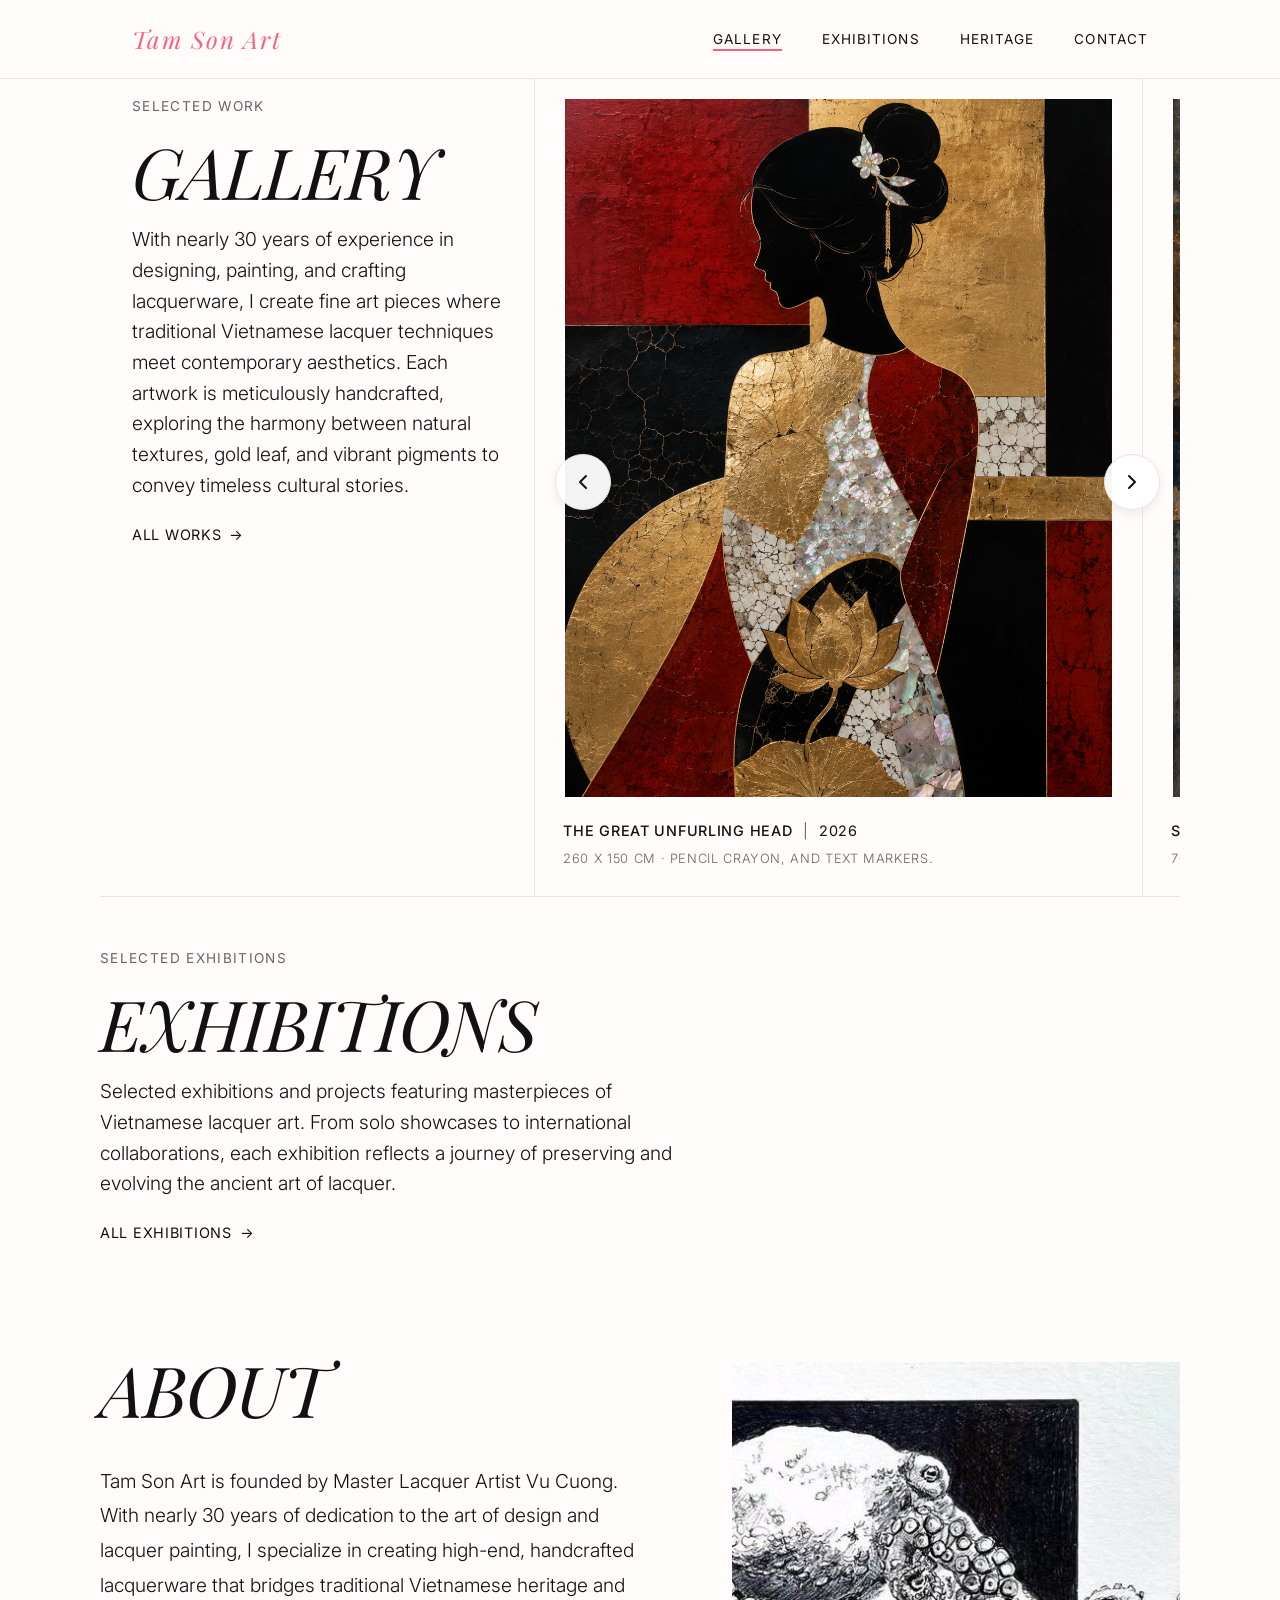
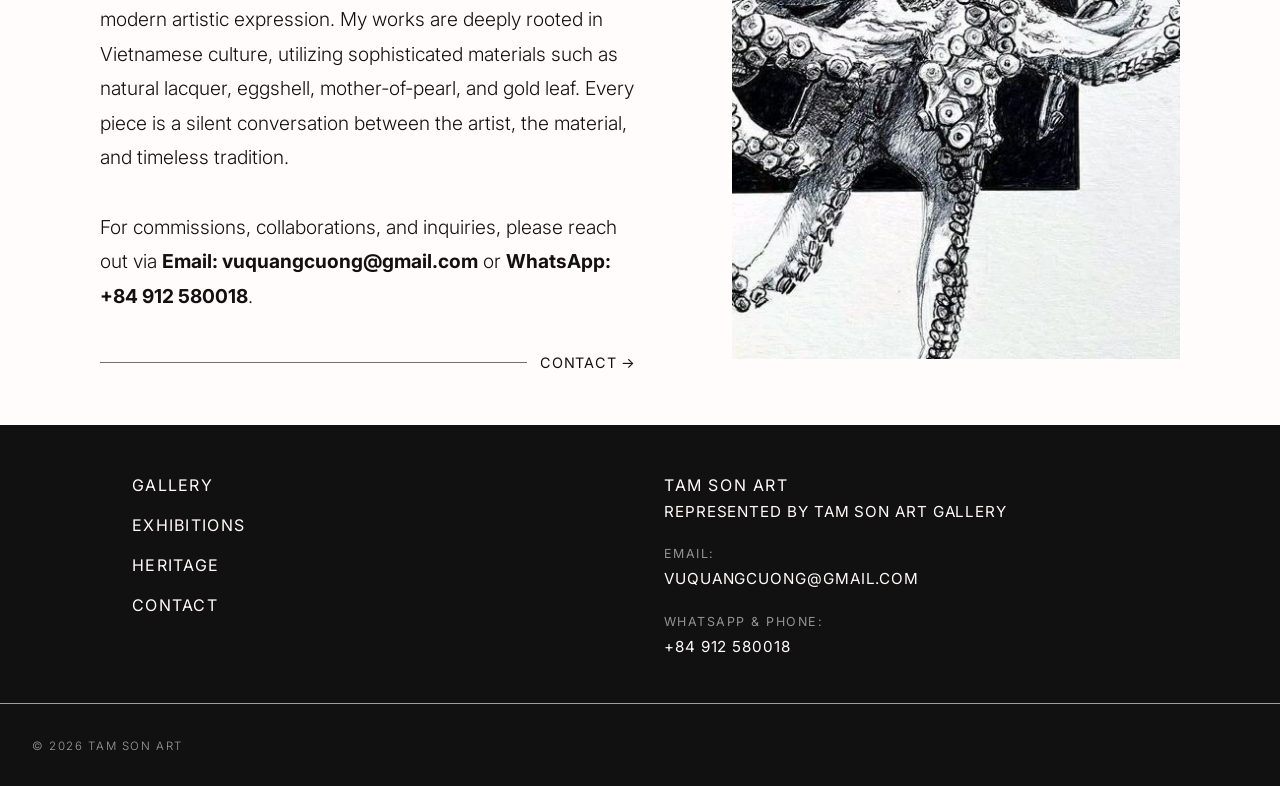
==== index.html @ 4e321ca9 "Update -09-Aug-26- 11-25" ====
<!DOCTYPE html>
<html lang="en">
<head>
    <meta charset="UTF-8">
    <meta name="viewport" content="width=device-width, initial-scale=1.0">
    <title>Tam Son Art - Gallery</title>
    <meta name="description" content="Tam Son Art - Khám phá bộ sưu tập sơn mài tinh xảo của Nghệ nhân Vũ Cường. Tranh sơn mài, nghệ thuật đương đại, tác phẩm thủ công cao cấp.">
    
    <link rel="preconnect" href="https://fonts.googleapis.com">
    <link rel="preconnect" href="https://fonts.gstatic.com" crossorigin>
    <link href="https://fonts.googleapis.com/css2?family=Inter:opsz,wght@14..32,300;14..32,400;14..32,500&family=Playfair+Display:ital,wght@0,400;0,500;1,400&display=swap" rel="stylesheet">
    
    <link rel="stylesheet" href="style.css">
</head>
<body>
    <!-- NAV BAR -->
    <nav class="navbar" id="navbar">
        <div class="nav-container">
            <a href="#" class="nav-brand">Tam Son Art</a>
            <ul class="nav-links">
                <li class="active"><a href="#gallery">Gallery</a></li>
                <li><a href="#exhibitions">Exhibitions</a></li>
                <li><a href="heritage.html">Heritage</a></li>
                <li><a href="contact.html">Contact</a></li>
            </ul>
            <button class="menu-toggle" id="menuToggle" aria-label="Open menu"><span>MENU</span></button>
        </div>
    </nav>

    <main>
        <div class="container">
            <div class="home-scroll-front">
                <div class="home-hero-spacer" aria-hidden="true"></div>
                <div class="home-overlap">
                    
                    <section id="gallery" class="works-intro">
                        <div class="works-intro__layout">
                            <header class="works-intro__intro">
                                <p class="works-intro__eyebrow">Selected work</p>
                                <h2 class="works-intro__title" id="works-intro-title">GALLERY</h2>
                                <p class="works-intro__lede">
                                    With nearly 30 years of experience in designing, painting, and crafting lacquerware, I create fine art pieces where traditional Vietnamese lacquer techniques meet contemporary aesthetics. Each artwork is meticulously handcrafted, exploring the harmony between natural textures, gold leaf, and vibrant pigments to convey timeless cultural stories.
                                </p>
                                <a class="works-intro__cta" href="#">
                                    <span class="works-intro__cta-label">All works</span>
                                    <span class="works-intro__cta-arrow" aria-hidden="true">→</span>
                                </a>
                            </header>
                            
                            <div class="gallery-wrapper">
                                <!-- Nút Mũi tên Trái -->
                                <button class="gallery-nav-btn prev" id="galleryPrev" aria-label="Previous artwork">
                                    <svg width="24" height="24" viewBox="0 0 24 24" fill="none" stroke="currentColor" stroke-width="2" stroke-linecap="round" stroke-linejoin="round">
                                        <polyline points="15 18 9 12 15 6"></polyline>
                                    </svg>
                                </button>
                                
                                <!-- Nút Mũi tên Phải -->
                                <button class="gallery-nav-btn next" id="galleryNext" aria-label="Next artwork">
                                    <svg width="24" height="24" viewBox="0 0 24 24" fill="none" stroke="currentColor" stroke-width="2" stroke-linecap="round" stroke-linejoin="round">
                                        <polyline points="9 18 15 12 9 6"></polyline>
                                    </svg>
                                </button>

                                <div class="works-intro__viewport" id="scrollViewport">
                                    <div class="works-intro__rail">
                                        
                                        <!-- Artwork 1: ts001 -->
                                        <article class="works-card">
                                            <a class="works-card__link works-card__link--grid-fill" href="detail.html?id=ts001">
                                                <div class="works-card__media">
                                                    <img class="works-card__img" src="images/tamson_art_01.png" alt="The Great Unfurling Head" loading="eager" decoding="async">
                                                </div>
                                                <div class="works-card__meta">
                                                    <div class="works-card__caption-wrap">
                                                        <p class="works-card__caption">
                                                            <span class="works-card__caption-title">The Great Unfurling Head</span>
                                                            <span class="works-card__caption-sep" aria-hidden="true">|</span>
                                                            <span class="works-card__caption-year">2026</span>
                                                        </p>
                                                    </div>
                                                    <p class="works-card__sub">260 X 150 CM · Pencil crayon, and text markers.</p>
                                                </div>
                                            </a>
                                        </article>
                                        
                                        <!-- Artwork 2: ts002 -->
                                        <article class="works-card">
                                            <a class="works-card__link works-card__link--grid-fill" href="detail.html?id=ts002">
                                                <div class="works-card__media">
                                                    <img class="works-card__img" src="images/tamson_art_02.png" alt="Summer 2026" loading="eager" decoding="async">
                                                </div>
                                                <div class="works-card__meta">
                                                    <div class="works-card__caption-wrap">
                                                        <p class="works-card__caption">
                                                            <span class="works-card__caption-title">Summer 2026</span>
                                                            <span class="works-card__caption-sep" aria-hidden="true">|</span>
                                                            <span class="works-card__caption-year">2026</span>
                                                        </p>
                                                    </div>
                                                    <p class="works-card__sub">70 X 90 CM · Pencil crayon and text markers</p>
                                                </div>
                                            </a>
                                        </article>

                                        <!-- Artwork 3: ts003 -->
                                        <article class="works-card">
                                            <a class="works-card__link works-card__link--grid-fill" href="detail.html?id=ts003">
                                                <div class="works-card__media">
                                                    <img class="works-card__img" src="images/tamson_art_03.png" alt="The Signal" loading="lazy" decoding="async">
                                                </div>
                                                <div class="works-card__meta">
                                                    <div class="works-card__caption-wrap">
                                                        <p class="works-card__caption">
                                                            <span class="works-card__caption-title">The Signal</span>
                                                            <span class="works-card__caption-sep" aria-hidden="true">|</span>
                                                            <span class="works-card__caption-year">2024</span>
                                                        </p>
                                                    </div>
                                                    <p class="works-card__sub">260 X 150 CM · Colour pencils on paper</p>
                                                </div>
                                            </a>
                                        </article>

                                        <!-- Artwork 4: ts004 -->
                                        <article class="works-card">
                                            <a class="works-card__link works-card__link--grid-fill" href="detail.html?id=ts004">
                                                <div class="works-card__media">
                                                    <img class="works-card__img" src="images/tamson_art_04.png" alt="The Joy tree" loading="lazy" decoding="async">
                                                </div>
                                                <div class="works-card__meta">
                                                    <div class="works-card__caption-wrap">
                                                        <p class="works-card__caption">
                                                            <span class="works-card__caption-title">The Joy tree</span>
                                                            <span class="works-card__caption-sep" aria-hidden="true">|</span>
                                                            <span class="works-card__caption-year">2025</span>
                                                        </p>
                                                    </div>
                                                    <p class="works-card__sub">150 x 100cm · Pencil crayon in paper</p>
                                                </div>
                                            </a>
                                        </article>

                                        <!-- Artwork 5: ts005 -->
                                        <article class="works-card">
                                            <a class="works-card__link works-card__link--grid-fill" href="detail.html?id=ts005">
                                                <div class="works-card__media">
                                                    <img class="works-card__img" src="images/tamson_art_05.png" alt="Fruiting bodies" loading="lazy" decoding="async">
                                                </div>
                                                <div class="works-card__meta">
                                                    <div class="works-card__caption-wrap">
                                                        <p class="works-card__caption">
                                                            <span class="works-card__caption-title">Fruiting bodies</span>
                                                            <span class="works-card__caption-sep" aria-hidden="true">|</span>
                                                            <span class="works-card__caption-year">2024</span>
                                                        </p>
                                                    </div>
                                                    <p class="works-card__sub">260 x 150 cm · Pencil crayon and text markers</p>
                                                </div>
                                            </a>
                                        </article>

                                        <!-- Artwork 6: ts006 -->
                                        <article class="works-card">
                                            <a class="works-card__link works-card__link--grid-fill" href="detail.html?id=ts006">
                                                <div class="works-card__media">
                                                    <img class="works-card__img" src="images/tamson_art_06.png" alt="The Spring of 2050" loading="lazy" decoding="async">
                                                </div>
                                                <div class="works-card__meta">
                                                    <div class="works-card__caption-wrap">
                                                        <p class="works-card__caption">
                                                            <span class="works-card__caption-title">The Spring of 2050</span>
                                                            <span class="works-card__caption-sep" aria-hidden="true">|</span>
                                                            <span class="works-card__caption-year">2026</span>
                                                        </p>
                                                    </div>
                                                    <p class="works-card__sub">150 X 100 CM · Pencil crayon on papper</p>
                                                </div>
                                            </a>
                                        </article>
                                        
                                        <!-- Artwork 7: ts007 -->
                                        <article class="works-card">
                                            <a class="works-card__link works-card__link--grid-fill" href="detail.html?id=ts007">
                                                <div class="works-card__media">
                                                    <img class="works-card__img" src="images/tamson_art_07.png" alt="Untitled Flora" loading="lazy" decoding="async">
                                                </div>
                                                <div class="works-card__meta">
                                                    <div class="works-card__caption-wrap">
                                                        <p class="works-card__caption">
                                                            <span class="works-card__caption-title">Untitled Flora</span>
                                                            <span class="works-card__caption-sep" aria-hidden="true">|</span>
                                                            <span class="works-card__caption-year">2025</span>
                                                        </p>
                                                    </div>
                                                    <p class="works-card__sub">90 X 70 CM · Watercolor and pencil</p>
                                                </div>
                                            </a>
                                        </article>

                                        <!-- Artwork 8: ts008 -->
                                        <article class="works-card">
                                            <a class="works-card__link works-card__link--grid-fill" href="detail.html?id=ts008">
                                                <div class="works-card__media">
                                                    <img class="works-card__img" src="images/tamson_art_08.png" alt="Bloom Cycle" loading="lazy" decoding="async">
                                                </div>
                                                <div class="works-card__meta">
                                                    <div class="works-card__caption-wrap">
                                                        <p class="works-card__caption">
                                                            <span class="works-card__caption-title">Bloom Cycle</span>
                                                            <span class="works-card__caption-sep" aria-hidden="true">|</span>
                                                            <span class="works-card__caption-year">2023</span>
                                                        </p>
                                                    </div>
                                                    <p class="works-card__sub">200 x 140 CM · Mixed media</p>
                                                </div>
                                            </a>
                                        </article>
                                    </div>
                                </div>
                            </div>
                        </div>
                    </section>

                    <section id="exhibitions" class="home-featured-exhibitions">
                        <header class="home-featured-exhibitions__header">
                            <div class="home-featured-exhibitions__title-wrap">
                                <p class="home-featured-exhibitions__eyebrow">Selected exhibitions</p>
                                <h2 class="home-featured-exhibitions__title is-revealed" id="home-featured-exhibitions-title">EXHIBITIONS</h2>
                                <p class="home-featured-exhibitions__lede">Selected exhibitions and projects featuring masterpieces of Vietnamese lacquer art. From solo showcases to international collaborations, each exhibition reflects a journey of preserving and evolving the ancient art of lacquer.</p>
                                <a class="home-featured-exhibitions__cta" href="#">
                                    <span class="home-featured-exhibitions__cta-label">All exhibitions</span>
                                    <span class="home-featured-exhibitions__cta-arrow" aria-hidden="true">→</span>
                                </a>
                            </div>
                        </header>
                    </section>

                    <section id="about" class="home-about-cta" data-scroll-motion>
                        <div class="home-about-cta__inner">
                            <div class="home-about-cta__copy">
                                <h2 class="home-about-cta__heading">ABOUT</h2>
                                <p class="home-about-cta__body">
                                    Tam Son Art is founded by Master Lacquer Artist Vu Cuong. With nearly 30 years of dedication to the art of design and lacquer painting, I specialize in creating high-end, handcrafted lacquerware that bridges traditional Vietnamese heritage and modern artistic expression. My works are deeply rooted in Vietnamese culture, utilizing sophisticated materials such as natural lacquer, eggshell, mother-of-pearl, and gold leaf. Every piece is a silent conversation between the artist, the material, and timeless tradition.
                                    <br><br>
                                    For commissions, collaborations, and inquiries, please reach out via <strong>Email: vuquangcuong@gmail.com</strong> or <strong>WhatsApp: +84 912 580018</strong>.
                                </p>
                                <div class="home-about-cta__link-wrap">
                                    <a class="home-about-cta__link" href="mailto:vuquangcuong@gmail.com">
                                        <span class="home-about-cta__rule" aria-hidden="true"></span>
                                        <span class="home-about-cta__link-cluster">
                                            <span class="home-about-cta__link-label">Contact</span>
                                            <span class="home-about-cta__arrow" aria-hidden="true">→</span>
                                        </span>
                                    </a>
                                </div>
                            </div>
                            <div class="home-about-cta__media">
                                <img class="home-about-cta__img" src="images/cuongvq.jpeg" alt="Portrait" width="720" height="900" loading="lazy" decoding="async">
                            </div>
                        </div>
                    </section>
                    
                </div>
            </div>
        </div>
    </main>

    <footer class="site-footer" id="site-footer">
        <div class="footer-info">
            <div class="footer-info-grid">
                <div class="footer-info-col">
                    <nav class="footer-nav" aria-label="Footer navigation">
                        <a href="#gallery" class="footer-nav-link">GALLERY</a>
                        <a href="#exhibitions" class="footer-nav-link">EXHIBITIONS</a>
                        <a href="heritage.html" class="footer-nav-link">HERITAGE</a>
                        <a href="contact.html" class="footer-nav-link">CONTACT</a>
                    </nav>
                </div>
                <div class="footer-info-col">
                    <div class="footer-info-lead">
                        <h3 class="footer-info-heading">TAM SON ART</h3>
                        <a href="#" target="_blank" rel="noopener noreferrer" class="footer-info-value footer-link">REPRESENTED BY TAM SON ART GALLERY</a>
                    </div>
                    <div class="footer-info-row"><span class="footer-info-label">EMAIL:</span><a href="mailto:vuquangcuong@gmail.com" class="footer-info-value">VUQUANGCUONG@GMAIL.COM</a></div>
                    <div class="footer-info-row"><span class="footer-info-label">WHATSAPP & PHONE:</span><a href="tel:+84912580018" class="footer-info-value">+84 912 580018</a></div>
                </div>
            </div>
        </div>
        <div class="footer-copyright"><span>© 2026 TAM SON ART</span></div>
    </footer>

    <script>
        document.addEventListener('DOMContentLoaded', () => {
            const viewport = document.getElementById('scrollViewport');
            const prevBtn = document.getElementById('galleryPrev');
            const nextBtn = document.getElementById('galleryNext');
            if (viewport && prevBtn && nextBtn) {
                const scrollGallery = (direction) => {
                    const card = viewport.querySelector('.works-card');
                    if (!card) return;
                    const cardWidth = card.offsetWidth + 1;
                    let newScroll = viewport.scrollLeft + (direction * cardWidth);
                    const maxScroll = viewport.scrollWidth - viewport.clientWidth;
                    newScroll = Math.max(0, Math.min(maxScroll, newScroll));
                    viewport.scrollTo({ left: newScroll, behavior: 'smooth' });
                };
                prevBtn.addEventListener('click', () => scrollGallery(-1));
                nextBtn.addEventListener('click', () => scrollGallery(1));
            }

            const footer = document.getElementById('site-footer');
            let footerRevealed = false;
            function checkFooterReveal() {
                if (footerRevealed) return;
                const rect = footer.getBoundingClientRect();
                if (rect.top < window.innerHeight) {
                    footerRevealed = true;
                    footer.classList.add('footer-motion-visible');
                }
            }
            window.addEventListener('scroll', checkFooterReveal, { passive: true });
            window.addEventListener('resize', checkFooterReveal, { passive: true });
            checkFooterReveal();
        });
    </script>
</body>
</html>
---- style.css ----
/* ============================================================
   STYLE TỐI ƯU CHO GALLERY DÙNG NÚT MŨI TÊN
   ============================================================ */

@import url('https://fonts.googleapis.com/css2?family=Inter:opsz,wght@14..32,300;14..32,400;14..32,500&family=Playfair+Display:ital,wght@0,400;0,500;1,400&display=swap');

:root {
    --bg-color: #fffcfb;
    --border-color: #eae3df;
    --text-main: #111111;
    --text-muted: #666666;
    --accent-pink: #ff5e7e;
    --font-serif: 'Playfair Display', serif;
    --font-sans: 'Inter', sans-serif;
    
    --nav-padding-x: 2rem;
    --navbar-stack-height: calc(env(safe-area-inset-top, 0px) + 3.875rem + 1px);
}

@media(max-width:480px) {
    :root { --nav-padding-x: 1.25rem; }
}

* { margin: 0; padding: 0; box-sizing: border-box; }
a { color: inherit; text-decoration: none; }

html { -webkit-tap-highlight-color: transparent; scrollbar-width: thin; scrollbar-color: var(--accent-pink) var(--bg-color); }
html::-webkit-scrollbar { width: 5px; height: 5px; }
html::-webkit-scrollbar-track { background: var(--bg-color); }
html::-webkit-scrollbar-thumb { background: var(--accent-pink); border-radius: 999px; }

body {
    width: 100%; min-height: 100vh;
    background-color: var(--bg-color);
    color: var(--text-main);
    font-family: var(--font-sans);
    font-weight: 300;
    line-height: 1.6;
    display: flex;
    flex-direction: column;
}
main { flex: 1; width: 100%; overflow-x: clip; }

/* --- Navbar & Container --- */
.container {
    max-width: calc(100% - 200px);
    margin: 0 auto;
    width: 100%;
    box-sizing: border-box;
}
@media(max-width: 1024px) {
    .container { max-width: 100%; }
}

.navbar {
    position: fixed; top: 0; left: 0; right: 0; z-index: 100;
    background-color: var(--bg-color);
    border-bottom: 1px solid var(--border-color);
    transition: transform .4s cubic-bezier(.22,1,.36,1);
}
.nav-container {
    display: flex; justify-content: space-between; align-items: center;
    padding: 1.25rem var(--nav-padding-x, 2rem);
    max-width: calc(100% - 200px);
    margin: 0 auto;
}
@media(max-width: 1024px) {
    .nav-container { max-width: 100%; }
}
.nav-brand {
    font-family: var(--font-serif); font-weight: 400; font-style: italic;
    font-size: 1.5rem; letter-spacing: .08em; text-decoration: none; color: var(--text-main);
    transition: color .3s ease;
    color: #ff5e7e;
}
.nav-brand:hover { color: var(--accent-pink); }

.nav-links { display: flex; list-style: none; gap: 2.5rem; align-items: center; }
.nav-links a {
    font-family: var(--font-sans); font-size: .85rem; font-weight: 400;
    letter-spacing: .08em; text-transform: uppercase; text-decoration: none;
    color: var(--text-main); position: relative; transition: opacity .3s ease;
}
.nav-links a:hover { color: var(--accent-pink); opacity: 0.6; }
.nav-links li.active a::after {
    content: ''; position: absolute; left: 0; bottom: -4px;
    width: 100%; height: 2px; background-color: var(--accent-pink);
}
.menu-toggle { display: none; background: none; border: none; cursor: pointer; font-family: var(--font-sans); font-size: .85rem; font-weight: 400; color: var(--text-main); padding: .5rem 0; transition: opacity .3s ease; }
.menu-toggle:hover { opacity: .6; }

.home-scroll-front { position: relative; z-index: 10; isolation: isolate; width: 100%; max-width: 100%; }
.home-hero-spacer { width: 100%; height: 68px; pointer-events: none; }
.home-overlap { position: relative; background: var(--bg-color); padding-bottom: 3px; margin-bottom: -3px; }

/* --- Works Intro --- */
.works-intro {
    position: relative; width: 100%; box-sizing: border-box;
    background: var(--bg-color); isolation: isolate;
    border-top: 1px solid var(--border-color); border-bottom: 1px solid var(--border-color);
}
.works-intro__layout {
    display: flex; flex-direction: column; align-items: stretch;
    width: 100%; box-sizing: border-box;
}
@media(min-width:1024px) { .works-intro__layout { flex-direction: row; align-items: stretch; } }

.works-intro__intro {
    display: flex; flex-direction: column; justify-content: flex-start; gap: clamp(1rem,2vh,1.5rem);
    flex: 0 0 auto; width: 100%; background: var(--bg-color); border-bottom: 1px solid var(--border-color);
    padding: clamp(1.5rem,3vh,2.5rem) clamp(1.25rem,2.5vw,2rem);
}
@media(min-width:1024px) { .works-intro__intro { flex: 0 0 clamp(17rem,34vw,29rem); width: auto; border-right: 1px solid var(--border-color); border-bottom: none; } }

.works-intro__eyebrow { font-family: var(--font-sans); font-size: 0.85rem; font-weight: 400; letter-spacing: .1em; text-transform: uppercase; color: var(--text-muted); margin: 0; }
.works-intro__title { font-family: var(--font-serif); font-size: clamp(2.5rem,5.5vw,5rem); font-weight: 400; font-style: italic; letter-spacing: -1px; line-height: 1; margin: 0; color: var(--text-main); text-transform: uppercase; }
.works-intro__lede { font-family: var(--font-sans); font-size: clamp(1rem,1.5vw,1.2rem); font-weight: 300; line-height: 1.6; color: var(--text-main); margin: 0; max-width: 450px; }
.works-intro__cta { display: inline-flex; align-items: center; gap: .5rem; font-family: var(--font-sans); font-size: 0.9rem; font-weight: 400; letter-spacing: .05em; text-transform: uppercase; color: var(--text-main); margin-top: .25rem; width: fit-content; transition: color .2s ease; }
.works-intro__cta:hover { color: var(--accent-pink); }

/* --- Gallery Wrapper --- */
.gallery-wrapper {
    position: relative; /* Làm mốc định vị cho nút mũi tên */
    flex: 1; min-width: 0;
}

/* Ẩn thanh cuộn ngang để giao diện sạch hơn */
.works-intro__viewport::-webkit-scrollbar { display: none; }
.works-intro__viewport {
    -ms-overflow-style: none; scrollbar-width: none;
    width: 100%; overflow-x: auto; overflow-y: hidden; scroll-behavior: smooth;
}

.works-intro__rail {
    display: flex; flex-wrap: nowrap; align-items: stretch; min-height: 0; width: max-content; height: 100%;
}
@media(max-width:1023px) {
    .works-intro__viewport { flex: 0 0 auto; flex-grow: 0; border-top: 1px solid var(--border-color); overflow-x: clip; overflow-y: visible; }
    .works-intro__rail { display: grid; grid-template-columns: repeat(2,minmax(0,1fr)); width: 100%; max-width: 100%; min-width: 0; height: auto; }
}
@media(max-width:479px) { .works-intro__rail { grid-template-columns: 1fr; } }

/* Card Styles */
.works-card {
    background: var(--bg-color); border-right: 1px solid var(--border-color);
    border-bottom: 1px solid var(--border-color); box-sizing: border-box; margin: 0;
    flex: 0 0 48vw; width: 48vw; max-width: 38rem;
    min-width: 0; height: auto; align-self: stretch;
}
@media(max-width:1023px) {
    .works-card { flex: 1 1 auto; width: 100%; max-width: 100%; border-right: 1px solid var(--border-color); }
}
@media(min-width:1024px) { .works-card { border-bottom: none; } }

.works-card__link {
    display: flex; flex-direction: column; width: 100%; height: 100%;
    min-height: 0; min-width: 0; color: inherit; text-decoration: none;
    background: var(--bg-color); transition: background-color .22s ease;
}
.works-card__link:hover { background-color: rgba(255, 94, 126, 0.05); }

/* === SỬA LẠI KÍCH THƯỚC ẢNH TẠI ĐÂY === */
.works-card__media {
    position: relative;
    /* Đặt tỷ lệ khung hình 3/2 để ảnh nhỏ hơn (rộng 3, cao 2) */
    aspect-ratio: 5 / 6;
    display: flex; flex-direction: column; align-items: stretch; justify-content: center;
    overflow: hidden; width: 100%;
    padding-top: clamp(1.875rem,3vw,1.5rem); padding-inline: clamp(1.875rem,3vw,1.5rem); padding-bottom: 0;
    background: var(--bg-color); box-sizing: border-box;
}
.works-card__img { width: 100%; max-width: 100%; height: 100%; object-fit: cover; object-position: center; display: block; transition: transform .8s ease; }
.works-card__link:hover .works-card__img { transform: scale(1.02); }
.works-card__meta { padding: 1.5rem 1.75rem 1.75rem; font-family: var(--font-sans); text-align: left; background: var(--bg-color); min-width: 0; }
.works-card__caption { font-size: 0.9rem; font-weight: 400; letter-spacing: .05em; text-transform: uppercase; line-height: 1.4; margin: 0; white-space: nowrap; }
.works-card__caption-title { font-weight: 500; color: var(--text-main); }
.works-card__caption-sep { padding-inline: .35rem; color: var(--text-muted); }
.works-card__sub { font-size: 0.8rem; font-weight: 300; letter-spacing: .05em; text-transform: uppercase; line-height: 1.3; margin: .6rem 0 0; color: var(--text-muted); }

/* --- Nút Mũi Tên Cố Định Tại Vị Trí Gallery Wrapper --- */
.gallery-nav-btn {
    position: absolute; 
    top: 50%; transform: translateY(-50%);
    width: 48px; height: 48px; background: rgba(255, 255, 255, 0.95);
    border: 1px solid var(--border-color); border-radius: 50%;
    cursor: pointer; z-index: 20;
    display: flex; align-items: center; justify-content: center;
    color: var(--text-main); box-shadow: 0 4px 12px rgba(0,0,0,0.08);
    transition: transform 0.2s ease, background 0.3s ease;
}
.gallery-nav-btn:hover { background: #fff; transform: translateY(-50%) scale(1.05); color: var(--accent-pink); }
.gallery-nav-btn.prev { left: 20px; }
.gallery-nav-btn.next { right: 20px; }

@media(min-width:1024px) { .gallery-nav-btn { width: 56px; height: 56px; } }
@media(max-width:1023px) { .gallery-nav-btn { display: none !important; } }

/* --- Other Sections --- */
.home-featured-exhibitions { width: 100%; max-width: 100%; box-sizing: border-box; background: var(--bg-color); padding-bottom: 1px; position: relative; z-index: 1; }
.home-featured-exhibitions__header { padding: clamp(2.5rem, 4vw, 4rem) 0 clamp(2.5rem, 4vw, 4rem); box-sizing: border-box; }
.home-featured-exhibitions__title-wrap { width: 100%; max-width: 100%; min-width: 0; display: flex; flex-direction: column; gap: clamp(1rem,2vh,1.5rem); }
.home-featured-exhibitions__eyebrow { font-family: var(--font-sans); font-size: 0.85rem; font-weight: 400; letter-spacing: .1em; text-transform: uppercase; color: var(--text-muted); margin: 0; }
.home-featured-exhibitions__title { font-family: var(--font-serif); font-size: clamp(2.5rem,5.5vw,5rem); font-weight: 400; font-style: italic; letter-spacing: -1px; line-height: 1; margin: 0; color: var(--text-main); text-transform: uppercase; max-width: 100%; white-space: nowrap; opacity: 0; transform: translateY(100%); transition: transform .9s cubic-bezier(.22,1,.36,1), opacity .6s ease; }
.home-featured-exhibitions__title.is-revealed { opacity: 1; transform: translateY(0); }
.home-featured-exhibitions__lede { font-family: var(--font-sans); font-size: clamp(1rem,1.5vw,1.2rem); font-weight: 300; line-height: 1.6; color: var(--text-main); margin: 0; max-width: 36rem; }
.home-featured-exhibitions__cta { display: inline-flex; align-items: center; gap: .5rem; font-family: var(--font-sans); font-size: 0.9rem; font-weight: 400; letter-spacing: .05em; text-transform: uppercase; color: var(--text-main); margin-top: .25rem; width: fit-content; transition: color .2s ease; }
.home-featured-exhibitions__cta:hover { color: var(--accent-pink); }

.home-about-cta { width: 100%; box-sizing: border-box; background-color: var(--bg-color); padding-block: clamp(2.5rem, 4vw, 4rem); padding-inline: 0; }
.home-about-cta__inner { width: 100%; max-width: 100%; margin-inline: 0; box-sizing: border-box; display: grid; grid-template-columns: minmax(0,1fr); gap: clamp(2rem,4vw,3.5rem); align-items: end; }
@media(min-width:768px) { .home-about-cta__inner { grid-template-columns: minmax(0,1fr) minmax(0,.92fr); align-items: center; } }
.home-about-cta__copy { display: flex; flex-direction: column; gap: clamp(1.35rem,2.5vw,2rem); min-width: 0; }
.home-about-cta__heading { font-family: var(--font-serif); font-size: clamp(2.5rem,5.5vw,5rem); font-weight: 400; font-style: italic; letter-spacing: -1px; line-height: 1.2; margin: 0; color: var(--text-main); max-width: 38rem; }
.home-about-cta__body { font-family: var(--font-sans); font-size: clamp(1rem,1.5vw,1.2rem); font-weight: 300; line-height: 1.8; color: var(--text-main); margin: 0; max-width: 38rem; }
.home-about-cta__link-wrap { width: 100%; max-width: 38rem; padding-top: .35rem; }
.home-about-cta__link { display: flex; align-items: center; gap: clamp(.55rem,2vw,.85rem); width: 100%; font-family: var(--font-sans); font-size: 0.9rem; font-weight: 400; letter-spacing: .05em; text-transform: uppercase; color: var(--text-main); }
.home-about-cta__link:hover { color: var(--accent-pink); }
.home-about-cta__rule { flex: 1 1 auto; min-width: 1.5rem; height: 1px; background: currentColor; opacity: .6; }
.home-about-cta__link:hover .home-about-cta__rule { opacity: 1; }
.home-about-cta__media { display: flex; justify-content: center; width: 100%; }
@media(min-width:768px) { .home-about-cta__media { justify-content: flex-end; } }
.home-about-cta__img { display: block; width: 100%; max-width: min(100%,28rem); height: auto; aspect-ratio: 3 / 4; object-fit: cover; background: var(--border-color); }

/* --- Footer --- */
.site-footer { position: relative; z-index: 12; background-color: var(--text-main); color: var(--bg-color); width: 100%; overflow: hidden; }
.footer-info { padding: 3rem var(--nav-padding-x, 2rem) 2.75rem; max-width: calc(100% - 200px); margin: 0 auto; }
@media(max-width: 1024px) { .footer-info { max-width: 100%; } }
.footer-info-grid { display: grid; grid-template-columns: 1fr 1fr; gap: 3rem; }
.footer-info-col { display: flex; flex-direction: column; gap: 1.25rem; }
.footer-nav { display: flex; flex-direction: column; gap: .9rem; }
.footer-nav-link { font-family: var(--font-sans); font-size: 1rem; font-weight: 400; letter-spacing: .08em; text-transform: uppercase; text-decoration: none; color: var(--bg-color); display: inline-block; position: relative; width: fit-content; transition: opacity .3s ease; }
.footer-nav-link:hover { opacity: .6; }
.footer-info-heading { font-family: var(--font-sans); font-size: 1rem; font-weight: 400; letter-spacing: .1em; text-transform: uppercase; color: var(--bg-color); margin: 0; }
.footer-info-row { display: flex; flex-direction: column; gap: .2rem; }
.footer-info-label { font-family: var(--font-sans); font-size: .78rem; font-weight: 400; letter-spacing: .12em; text-transform: uppercase; color: var(--bg-color); opacity: .55; }
.footer-info-value { font-family: var(--font-sans); font-size: .95rem; font-weight: 400; letter-spacing: .06em; text-transform: uppercase; color: var(--bg-color); text-decoration: none; transition: opacity .3s ease; }
.footer-info-value:hover { opacity: .55; }
.footer-copyright { padding: 1.75rem var(--nav-padding-x, 2rem); border-top: .5px solid var(--bg-color); opacity: .6; }
.footer-copyright span { font-family: var(--font-sans); font-size: .72rem; font-weight: 300; letter-spacing: .14em; text-transform: uppercase; color: var(--bg-color); }

@media(max-width:768px) { .nav-links { display: none; } .menu-toggle { display: block; } .footer-info-grid { grid-template-columns: 1fr; gap: 2.5rem; } .home-about-cta { padding: var(--nav-padding-x, 2rem); } }
@media(max-width:480px) { .footer-info { padding: 2rem var(--nav-padding-x, 1.25rem) 1.75rem; } }
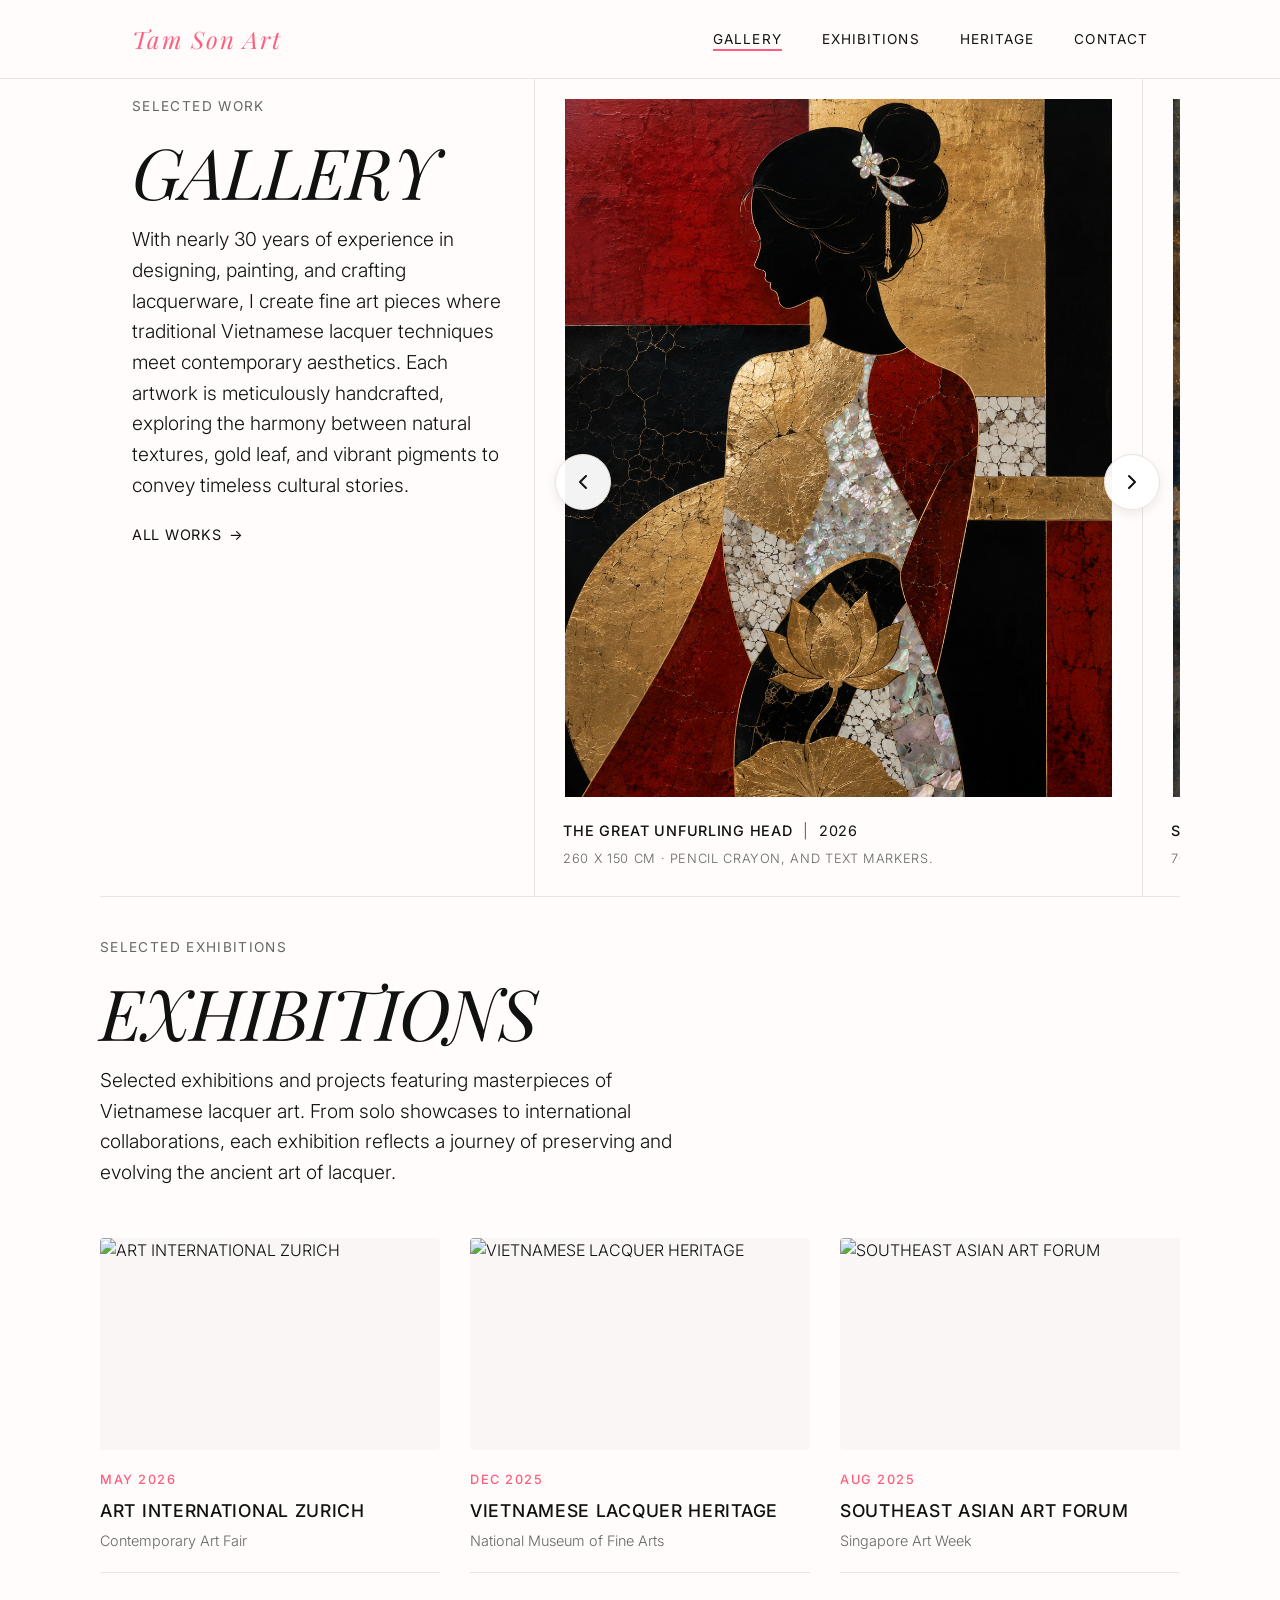
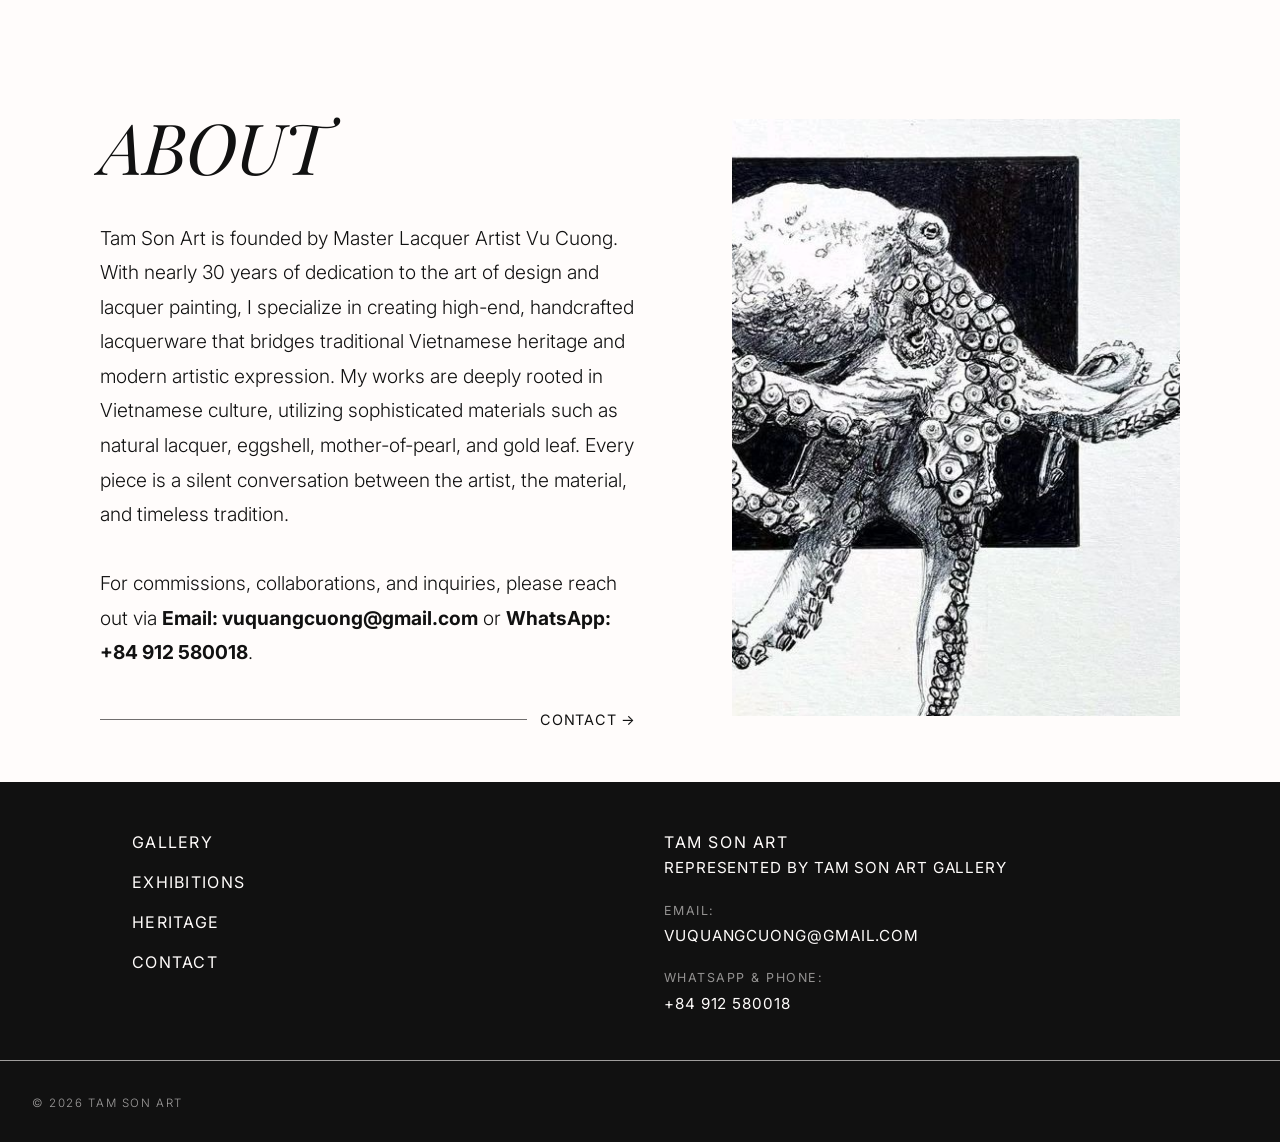
==== commit 83471d88: "Update -09-Aug-26- 11-33" ====
--- a/index.html
+++ b/index.html
@@ -33,6 +33,9 @@
                 <div class="home-hero-spacer" aria-hidden="true"></div>
                 <div class="home-overlap">
                     
+                    <!-- ============================================ -->
+                    <!-- GALLERY SECTION (Giữ nguyên)                 -->
+                    <!-- ============================================ -->
                     <section id="gallery" class="works-intro">
                         <div class="works-intro__layout">
                             <header class="works-intro__intro">
@@ -222,20 +225,27 @@
                         </div>
                     </section>
 
-                    <section id="exhibitions" class="home-featured-exhibitions">
-                        <header class="home-featured-exhibitions__header">
-                            <div class="home-featured-exhibitions__title-wrap">
-                                <p class="home-featured-exhibitions__eyebrow">Selected exhibitions</p>
-                                <h2 class="home-featured-exhibitions__title is-revealed" id="home-featured-exhibitions-title">EXHIBITIONS</h2>
-                                <p class="home-featured-exhibitions__lede">Selected exhibitions and projects featuring masterpieces of Vietnamese lacquer art. From solo showcases to international collaborations, each exhibition reflects a journey of preserving and evolving the ancient art of lacquer.</p>
-                                <a class="home-featured-exhibitions__cta" href="#">
-                                    <span class="home-featured-exhibitions__cta-label">All exhibitions</span>
-                                    <span class="home-featured-exhibitions__cta-arrow" aria-hidden="true">→</span>
-                                </a>
+                    <!-- ============================================ -->
+                    <!-- EXHIBITIONS SECTION (Layout Grid Đẹp Mới)    -->
+                    <!-- ============================================ -->
+                    <section id="exhibitions" class="exhibitions-section">
+                        <header class="exhibitions-section__header">
+                            <div class="exhibitions-section__title-wrap">
+                                <p class="exhibitions-section__eyebrow">Selected exhibitions</p>
+                                <h2 class="exhibitions-section__title is-revealed" id="exhibitions-section-title">EXHIBITIONS</h2>
+                                <p class="exhibitions-section__lede">Selected exhibitions and projects featuring masterpieces of Vietnamese lacquer art. From solo showcases to international collaborations, each exhibition reflects a journey of preserving and evolving the ancient art of lacquer.</p>
                             </div>
                         </header>
+                        
+                        <!-- Container Grid Layout -->
+                        <div class="exhibitions-grid-wrapper" id="exhibitionsContainer">
+                            <!-- Các thẻ Exhibition sẽ được JavaScript render vào đây -->
+                        </div>
                     </section>
 
+                    <!-- ============================================ -->
+                    <!-- ABOUT SECTION                               -->
+                    <!-- ============================================ -->
                     <section id="about" class="home-about-cta" data-scroll-motion>
                         <div class="home-about-cta__inner">
                             <div class="home-about-cta__copy">
@@ -290,8 +300,92 @@
         <div class="footer-copyright"><span>© 2026 TAM SON ART</span></div>
     </footer>
 
+    <!-- CSS Local dùng cho EXHIBITIONS Section -->
+    <style>
+        /* --- Layout cho phần EXHIBITIONS --- */
+        .exhibitions-section {
+            width: 100%; max-width: 100%; box-sizing: border-box;
+            background: var(--bg-color); padding-bottom: 80px; padding-top: 40px;
+            position: relative; z-index: 1;
+        }
+        .exhibitions-section__header {
+            padding: 0 0 50px 0; box-sizing: border-box;
+        }
+        .exhibitions-section__title-wrap {
+            width: 100%; max-width: 100%; min-width: 0;
+            display: flex; flex-direction: column; gap: clamp(1rem,2vh,1.5rem);
+        }
+        .exhibitions-section__eyebrow {
+            font-family: var(--font-sans); font-size: 0.85rem; font-weight: 400;
+            letter-spacing: .1em; text-transform: uppercase; color: var(--text-muted); margin: 0;
+        }
+        .exhibitions-section__title {
+            font-family: var(--font-serif); font-size: clamp(2.5rem,5.5vw,5rem);
+            font-weight: 400; font-style: italic; letter-spacing: -1px; line-height: 1;
+            margin: 0; color: var(--text-main); text-transform: uppercase; max-width: 100%; white-space: nowrap;
+        }
+        .exhibitions-section__lede {
+            font-family: var(--font-sans); font-size: clamp(1rem,1.5vw,1.2rem);
+            font-weight: 300; line-height: 1.6; color: var(--text-main); margin: 0; max-width: 600px;
+        }
+
+        /* --- Grid Layout cho các thẻ Exhibition --- */
+        .exhibitions-grid-wrapper {
+            display: grid;
+            grid-template-columns: repeat(1, 1fr);
+            gap: 30px;
+        }
+        @media (min-width: 768px) {
+            .exhibitions-grid-wrapper { grid-template-columns: repeat(2, 1fr); }
+        }
+        @media (min-width: 1024px) {
+            .exhibitions-grid-wrapper { grid-template-columns: repeat(3, 1fr); }
+        }
+
+        /* --- Card Exhibition --- */
+        .exhibition-card {
+            background: var(--bg-color);
+            border-bottom: 1px solid var(--border-color);
+            padding-bottom: 20px;
+            opacity: 0; transform: translateY(20px);
+            transition: opacity 0.6s ease, transform 0.6s cubic-bezier(0.22, 1, 0.36, 1);
+        }
+        .exhibition-card.is-revealed { opacity: 1; transform: translateY(0); }
+        
+        .exhibition-card a { text-decoration: none; color: inherit; display: block; }
+        .exhibition-card__media {
+            width: 100%; margin-bottom: 20px;
+            overflow: hidden; border-radius: 4px;
+            background: #f9f6f5;
+            aspect-ratio: 16 / 10;
+        }
+        .exhibition-card__media img {
+            width: 100%; height: 100%; object-fit: cover;
+            display: block; transition: transform 0.8s ease;
+        }
+        .exhibition-card a:hover .exhibition-card__media img { transform: scale(1.03); }
+        
+        .exhibition-card__meta { font-family: var(--font-sans); }
+        .exhibition-card__date {
+            display: block; font-size: 0.8rem; font-weight: 500;
+            letter-spacing: .12em; text-transform: uppercase; color: var(--accent-pink); margin-bottom: 6px;
+        }
+        .exhibition-card__caption {
+            font-size: 1.1rem; font-weight: 500; letter-spacing: .04em;
+            text-transform: uppercase; color: var(--text-main); margin-bottom: 4px;
+        }
+        .exhibition-card__source {
+            font-size: 0.9rem; font-weight: 300; color: var(--text-muted);
+        }
+
+        @media (max-width: 768px) {
+            .exhibitions-section { padding-bottom: 60px; padding-top: 20px; }
+        }
+    </style>
+
     <script>
         document.addEventListener('DOMContentLoaded', () => {
+            // --- 1. Gallery Scroll ---
             const viewport = document.getElementById('scrollViewport');
             const prevBtn = document.getElementById('galleryPrev');
             const nextBtn = document.getElementById('galleryNext');
@@ -309,6 +403,56 @@
                 nextBtn.addEventListener('click', () => scrollGallery(1));
             }
 
+            // --- 2. Render Exhibitions ---
+            const exhibitionsData = [
+                {
+                    date: 'May 2026',
+                    title: 'ART INTERNATIONAL ZURICH',
+                    source: 'Contemporary Art Fair',
+                    image: 'https://images.unsplash.com/photo-1545989253-02cc26577f88?q=80&w=800&auto=format&fit=crop'
+                },
+                {
+                    date: 'Dec 2025',
+                    title: 'VIETNAMESE LACQUER HERITAGE',
+                    source: 'National Museum of Fine Arts',
+                    image: 'https://images.unsplash.com/photo-1513364776144-60967b0f800f?q=80&w=800&auto=format&fit=crop'
+                },
+                {
+                    date: 'Aug 2025',
+                    title: 'SOUTHEAST ASIAN ART FORUM',
+                    source: 'Singapore Art Week',
+                    image: 'https://images.unsplash.com/photo-1536924940846-227afb31e2a5?q=80&w=800&auto=format&fit=crop'
+                }
+            ];
+
+            const container = document.getElementById('exhibitionsContainer');
+            container.innerHTML = exhibitionsData.map((ex, index) => `
+                <a href="#" class="exhibition-card" style="transition-delay: ${index * 0.1}s;">
+                    <div class="exhibition-card__media">
+                        <img src="${ex.image}" alt="${ex.title}" loading="lazy" decoding="async">
+                    </div>
+                    <div class="exhibition-card__meta">
+                        <span class="exhibition-card__date">${ex.date}</span>
+                        <p class="exhibition-card__caption">${ex.title}</p>
+                        <p class="exhibition-card__source">${ex.source}</p>
+                    </div>
+                </a>
+            `).join('');
+
+            // --- 3. Hiệu ứng Reveal cho Exhibition Cards khi scroll ---
+            const observer = new IntersectionObserver((entries) => {
+                entries.forEach(entry => {
+                    if (entry.isIntersecting) {
+                        entry.target.classList.add('is-revealed');
+                    }
+                });
+            }, { threshold: 0.1 });
+
+            document.querySelectorAll('.exhibition-card').forEach(el => {
+                observer.observe(el);
+            });
+
+            // --- 4. Footer ---
             const footer = document.getElementById('site-footer');
             let footerRevealed = false;
             function checkFooterReveal() {
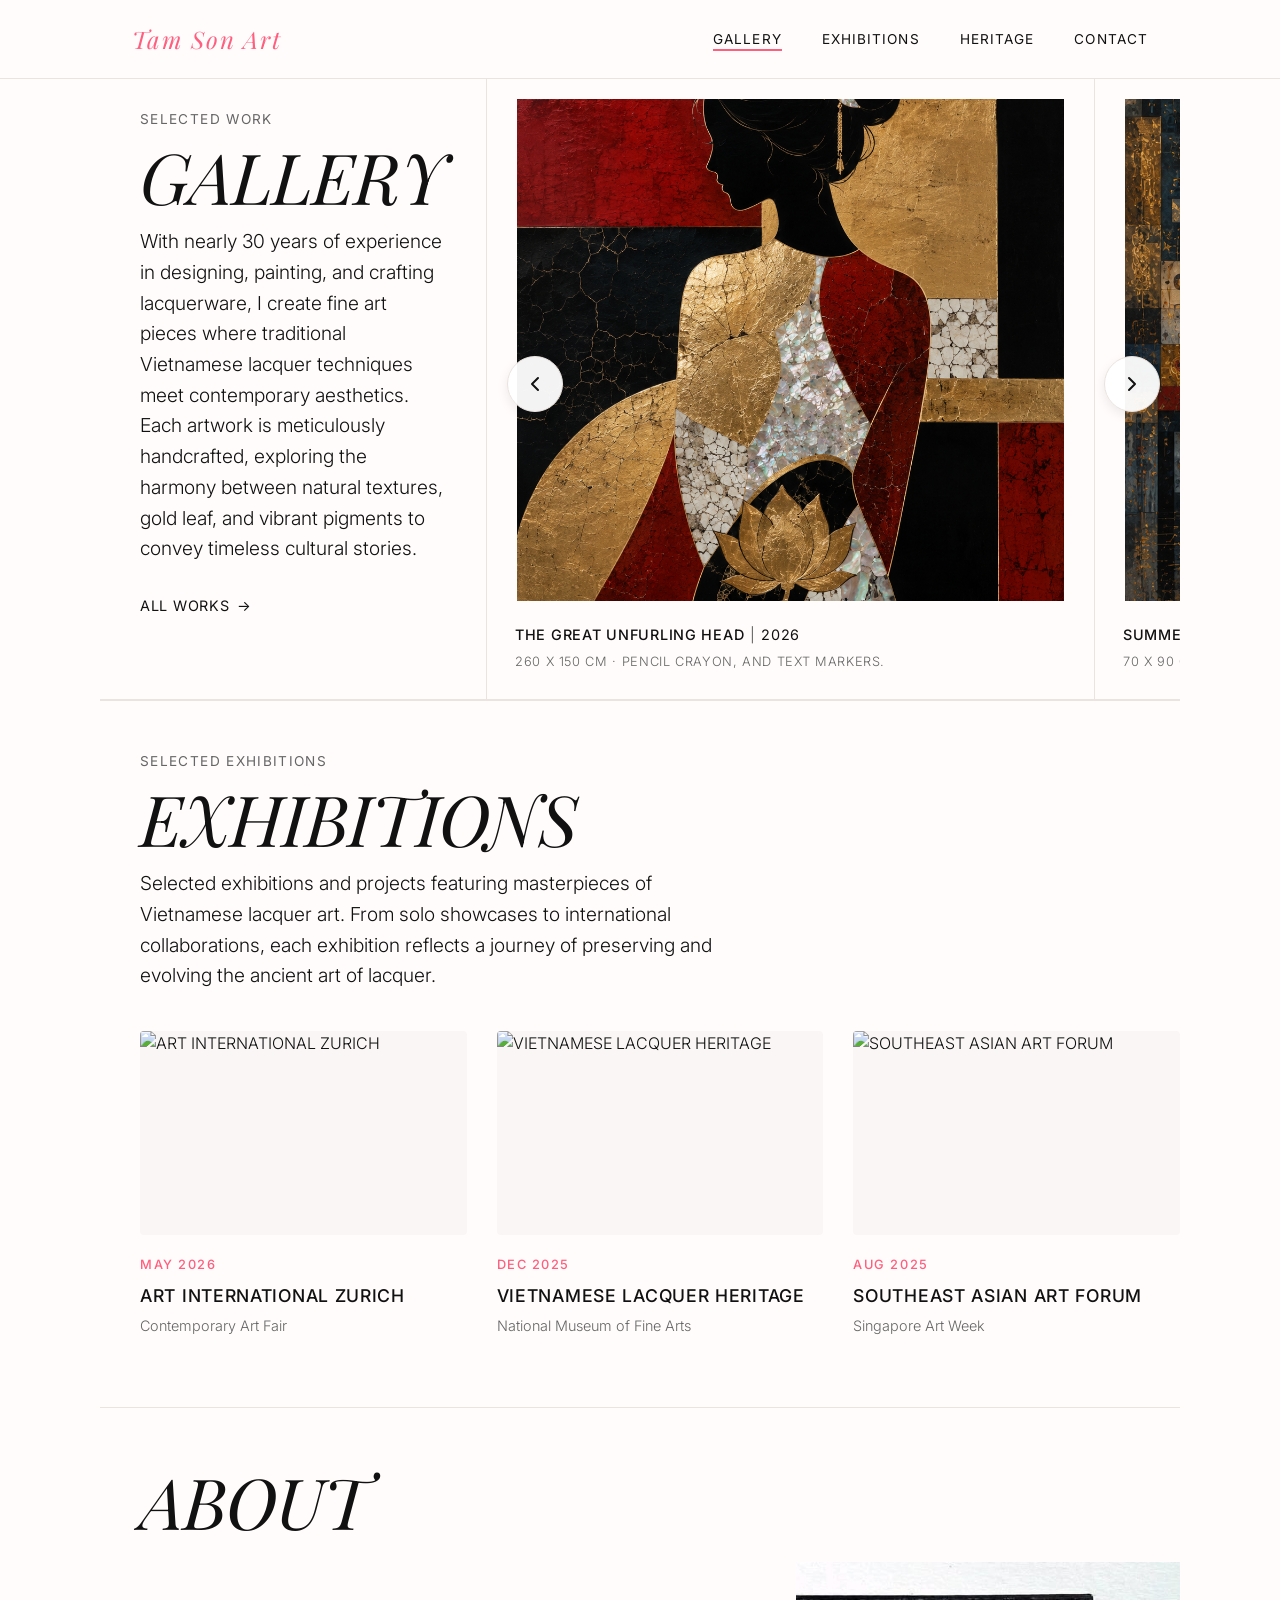
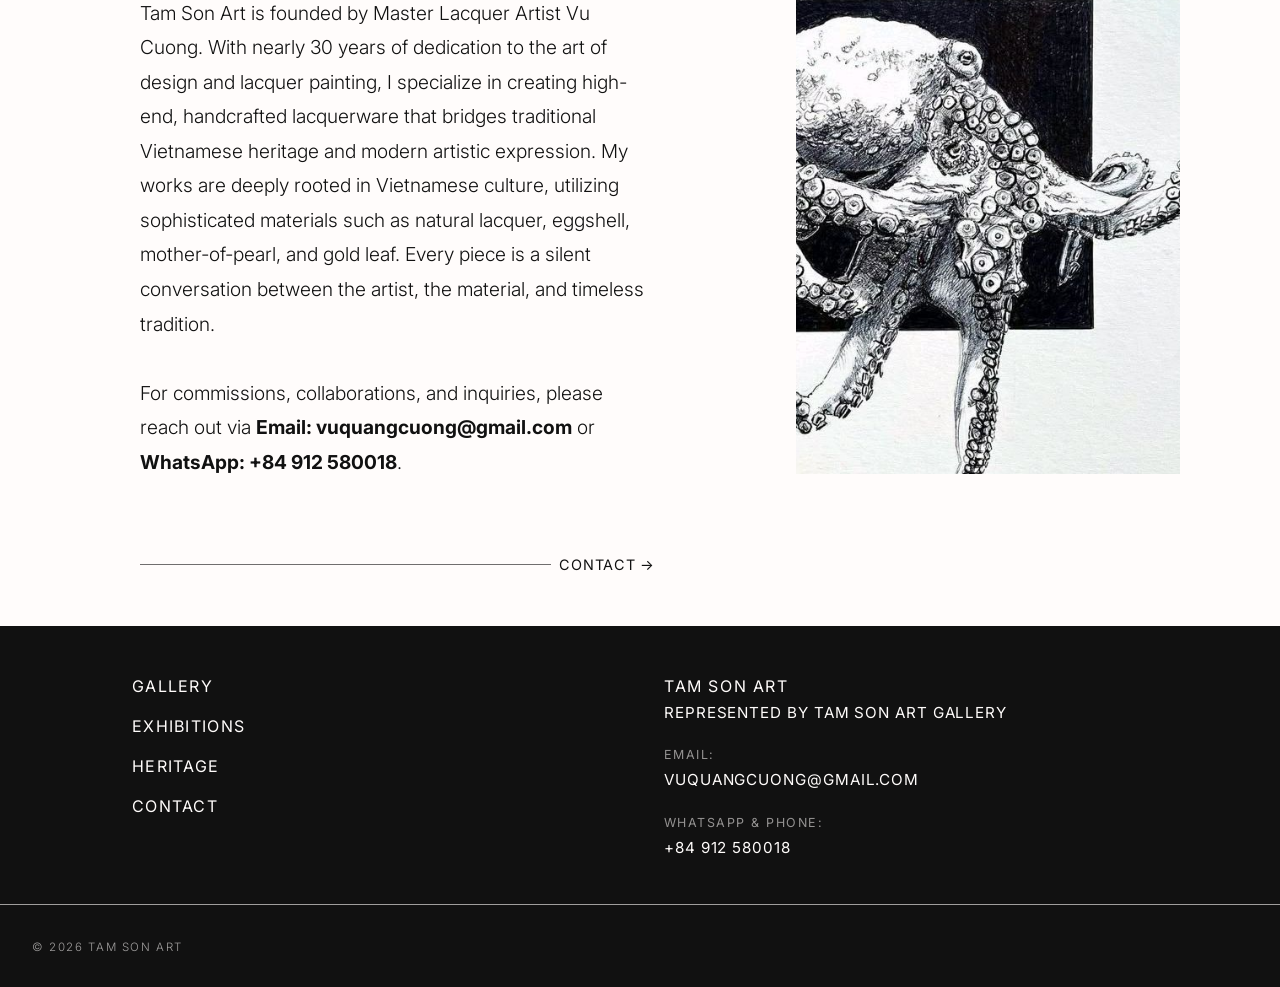
==== commit 5ae66132: "Update -09-Aug-26- 10-01" ====
--- a/index.html
+++ b/index.html
@@ -27,250 +27,121 @@
         </div>
     </nav>
 
+    <!-- Mobile Overlay Menu -->
+    <div class="mobile-overlay" id="mobileOverlay">
+        <div class="mobile-overlay-header">
+            <a href="#" class="mobile-brand">Tam Son Art</a>
+            <button class="menu-close-top" id="menuCloseTop"><span>CLOSE</span></button>
+        </div>
+        <div class="mobile-overlay-body">
+            <ul class="mobile-nav-links">
+                <li><a href="#gallery" class="mobile-link">Gallery</a></li>
+                <li><a href="#exhibitions" class="mobile-link">Exhibitions</a></li>
+                <li><a href="heritage.html" class="mobile-link">Heritage</a></li>
+                <li><a href="contact.html" class="mobile-link">Contact</a></li>
+            </ul>
+        </div>
+    </div>
+
     <main>
         <div class="container">
             <div class="home-scroll-front">
                 <div class="home-hero-spacer" aria-hidden="true"></div>
                 <div class="home-overlap">
                     
-                    <!-- ============================================ -->
-                    <!-- GALLERY SECTION (Giữ nguyên)                 -->
-                    <!-- ============================================ -->
-                    <section id="gallery" class="works-intro">
-                        <div class="works-intro__layout">
-                            <header class="works-intro__intro">
-                                <p class="works-intro__eyebrow">Selected work</p>
-                                <h2 class="works-intro__title" id="works-intro-title">GALLERY</h2>
-                                <p class="works-intro__lede">
-                                    With nearly 30 years of experience in designing, painting, and crafting lacquerware, I create fine art pieces where traditional Vietnamese lacquer techniques meet contemporary aesthetics. Each artwork is meticulously handcrafted, exploring the harmony between natural textures, gold leaf, and vibrant pigments to convey timeless cultural stories.
-                                </p>
-                                <a class="works-intro__cta" href="#">
-                                    <span class="works-intro__cta-label">All works</span>
-                                    <span class="works-intro__cta-arrow" aria-hidden="true">→</span>
-                                </a>
-                            </header>
-                            
-                            <div class="gallery-wrapper">
-                                <!-- Nút Mũi tên Trái -->
-                                <button class="gallery-nav-btn prev" id="galleryPrev" aria-label="Previous artwork">
-                                    <svg width="24" height="24" viewBox="0 0 24 24" fill="none" stroke="currentColor" stroke-width="2" stroke-linecap="round" stroke-linejoin="round">
-                                        <polyline points="15 18 9 12 15 6"></polyline>
-                                    </svg>
-                                </button>
+                    <!-- ============================================== -->
+                    <!-- WRAPPER BÊN NGOÀI ĐỂ CĂN LỀ CHUNG                -->
+                    <!-- ============================================== -->
+                    <div class="main-content-wrapper">
+                        
+                        <!-- ========== SECTION: GALLERY ========== -->
+                        <section id="gallery" class="works-intro">
+                            <div class="works-intro__layout">
                                 
-                                <!-- Nút Mũi tên Phải -->
-                                <button class="gallery-nav-btn next" id="galleryNext" aria-label="Next artwork">
-                                    <svg width="24" height="24" viewBox="0 0 24 24" fill="none" stroke="currentColor" stroke-width="2" stroke-linecap="round" stroke-linejoin="round">
-                                        <polyline points="9 18 15 12 9 6"></polyline>
-                                    </svg>
-                                </button>
-
-                                <div class="works-intro__viewport" id="scrollViewport">
-                                    <div class="works-intro__rail">
+                                <!-- Cột Text bên trái -->
+                                <div class="works-intro__left-col">
+                                    <p class="works-intro__eyebrow">Selected work</p>
+                                    <h2 class="works-intro__title" id="works-intro-title">GALLERY</h2>
+                                    <p class="works-intro__lede">
+                                        With nearly 30 years of experience in designing, painting, and crafting lacquerware, I create fine art pieces where traditional Vietnamese lacquer techniques meet contemporary aesthetics. Each artwork is meticulously handcrafted, exploring the harmony between natural textures, gold leaf, and vibrant pigments to convey timeless cultural stories.
+                                    </p>
+                                    <a class="works-intro__cta" href="#">
+                                        <span class="works-intro__cta-label">All works</span>
+                                        <span class="works-intro__cta-arrow" aria-hidden="true">→</span>
+                                    </a>
+                                </div>
+
+                                <!-- Cột Slider bên phải -->
+                                <div class="works-intro__right-col">
+                                    <div class="gallery-wrapper">
+                                        <button class="gallery-nav-btn prev" id="galleryPrev" aria-label="Previous artwork">
+                                            <svg width="24" height="24" viewBox="0 0 24 24" fill="none" stroke="currentColor" stroke-width="2" stroke-linecap="round" stroke-linejoin="round">
+                                                <polyline points="15 18 9 12 15 6"></polyline>
+                                            </svg>
+                                        </button>
                                         
-                                        <!-- Artwork 1: ts001 -->
-                                        <article class="works-card">
-                                            <a class="works-card__link works-card__link--grid-fill" href="detail.html?id=ts001">
-                                                <div class="works-card__media">
-                                                    <img class="works-card__img" src="images/tamson_art_01.png" alt="The Great Unfurling Head" loading="eager" decoding="async">
-                                                </div>
-                                                <div class="works-card__meta">
-                                                    <div class="works-card__caption-wrap">
-                                                        <p class="works-card__caption">
-                                                            <span class="works-card__caption-title">The Great Unfurling Head</span>
-                                                            <span class="works-card__caption-sep" aria-hidden="true">|</span>
-                                                            <span class="works-card__caption-year">2026</span>
-                                                        </p>
-                                                    </div>
-                                                    <p class="works-card__sub">260 X 150 CM · Pencil crayon, and text markers.</p>
-                                                </div>
-                                            </a>
-                                        </article>
-                                        
-                                        <!-- Artwork 2: ts002 -->
-                                        <article class="works-card">
-                                            <a class="works-card__link works-card__link--grid-fill" href="detail.html?id=ts002">
-                                                <div class="works-card__media">
-                                                    <img class="works-card__img" src="images/tamson_art_02.png" alt="Summer 2026" loading="eager" decoding="async">
-                                                </div>
-                                                <div class="works-card__meta">
-                                                    <div class="works-card__caption-wrap">
-                                                        <p class="works-card__caption">
-                                                            <span class="works-card__caption-title">Summer 2026</span>
-                                                            <span class="works-card__caption-sep" aria-hidden="true">|</span>
-                                                            <span class="works-card__caption-year">2026</span>
-                                                        </p>
-                                                    </div>
-                                                    <p class="works-card__sub">70 X 90 CM · Pencil crayon and text markers</p>
-                                                </div>
-                                            </a>
-                                        </article>
-
-                                        <!-- Artwork 3: ts003 -->
-                                        <article class="works-card">
-                                            <a class="works-card__link works-card__link--grid-fill" href="detail.html?id=ts003">
-                                                <div class="works-card__media">
-                                                    <img class="works-card__img" src="images/tamson_art_03.png" alt="The Signal" loading="lazy" decoding="async">
-                                                </div>
-                                                <div class="works-card__meta">
-                                                    <div class="works-card__caption-wrap">
-                                                        <p class="works-card__caption">
-                                                            <span class="works-card__caption-title">The Signal</span>
-                                                            <span class="works-card__caption-sep" aria-hidden="true">|</span>
-                                                            <span class="works-card__caption-year">2024</span>
-                                                        </p>
-                                                    </div>
-                                                    <p class="works-card__sub">260 X 150 CM · Colour pencils on paper</p>
-                                                </div>
-                                            </a>
-                                        </article>
-
-                                        <!-- Artwork 4: ts004 -->
-                                        <article class="works-card">
-                                            <a class="works-card__link works-card__link--grid-fill" href="detail.html?id=ts004">
-                                                <div class="works-card__media">
-                                                    <img class="works-card__img" src="images/tamson_art_04.png" alt="The Joy tree" loading="lazy" decoding="async">
-                                                </div>
-                                                <div class="works-card__meta">
-                                                    <div class="works-card__caption-wrap">
-                                                        <p class="works-card__caption">
-                                                            <span class="works-card__caption-title">The Joy tree</span>
-                                                            <span class="works-card__caption-sep" aria-hidden="true">|</span>
-                                                            <span class="works-card__caption-year">2025</span>
-                                                        </p>
-                                                    </div>
-                                                    <p class="works-card__sub">150 x 100cm · Pencil crayon in paper</p>
-                                                </div>
-                                            </a>
-                                        </article>
-
-                                        <!-- Artwork 5: ts005 -->
-                                        <article class="works-card">
-                                            <a class="works-card__link works-card__link--grid-fill" href="detail.html?id=ts005">
-                                                <div class="works-card__media">
-                                                    <img class="works-card__img" src="images/tamson_art_05.png" alt="Fruiting bodies" loading="lazy" decoding="async">
-                                                </div>
-                                                <div class="works-card__meta">
-                                                    <div class="works-card__caption-wrap">
-                                                        <p class="works-card__caption">
-                                                            <span class="works-card__caption-title">Fruiting bodies</span>
-                                                            <span class="works-card__caption-sep" aria-hidden="true">|</span>
-                                                            <span class="works-card__caption-year">2024</span>
-                                                        </p>
-                                                    </div>
-                                                    <p class="works-card__sub">260 x 150 cm · Pencil crayon and text markers</p>
-                                                </div>
-                                            </a>
-                                        </article>
-
-                                        <!-- Artwork 6: ts006 -->
-                                        <article class="works-card">
-                                            <a class="works-card__link works-card__link--grid-fill" href="detail.html?id=ts006">
-                                                <div class="works-card__media">
-                                                    <img class="works-card__img" src="images/tamson_art_06.png" alt="The Spring of 2050" loading="lazy" decoding="async">
-                                                </div>
-                                                <div class="works-card__meta">
-                                                    <div class="works-card__caption-wrap">
-                                                        <p class="works-card__caption">
-                                                            <span class="works-card__caption-title">The Spring of 2050</span>
-                                                            <span class="works-card__caption-sep" aria-hidden="true">|</span>
-                                                            <span class="works-card__caption-year">2026</span>
-                                                        </p>
-                                                    </div>
-                                                    <p class="works-card__sub">150 X 100 CM · Pencil crayon on papper</p>
-                                                </div>
-                                            </a>
-                                        </article>
-                                        
-                                        <!-- Artwork 7: ts007 -->
-                                        <article class="works-card">
-                                            <a class="works-card__link works-card__link--grid-fill" href="detail.html?id=ts007">
-                                                <div class="works-card__media">
-                                                    <img class="works-card__img" src="images/tamson_art_07.png" alt="Untitled Flora" loading="lazy" decoding="async">
-                                                </div>
-                                                <div class="works-card__meta">
-                                                    <div class="works-card__caption-wrap">
-                                                        <p class="works-card__caption">
-                                                            <span class="works-card__caption-title">Untitled Flora</span>
-                                                            <span class="works-card__caption-sep" aria-hidden="true">|</span>
-                                                            <span class="works-card__caption-year">2025</span>
-                                                        </p>
-                                                    </div>
-                                                    <p class="works-card__sub">90 X 70 CM · Watercolor and pencil</p>
-                                                </div>
-                                            </a>
-                                        </article>
-
-                                        <!-- Artwork 8: ts008 -->
-                                        <article class="works-card">
-                                            <a class="works-card__link works-card__link--grid-fill" href="detail.html?id=ts008">
-                                                <div class="works-card__media">
-                                                    <img class="works-card__img" src="images/tamson_art_08.png" alt="Bloom Cycle" loading="lazy" decoding="async">
-                                                </div>
-                                                <div class="works-card__meta">
-                                                    <div class="works-card__caption-wrap">
-                                                        <p class="works-card__caption">
-                                                            <span class="works-card__caption-title">Bloom Cycle</span>
-                                                            <span class="works-card__caption-sep" aria-hidden="true">|</span>
-                                                            <span class="works-card__caption-year">2023</span>
-                                                        </p>
-                                                    </div>
-                                                    <p class="works-card__sub">200 x 140 CM · Mixed media</p>
-                                                </div>
-                                            </a>
-                                        </article>
+                                        <button class="gallery-nav-btn next" id="galleryNext" aria-label="Next artwork">
+                                            <svg width="24" height="24" viewBox="0 0 24 24" fill="none" stroke="currentColor" stroke-width="2" stroke-linecap="round" stroke-linejoin="round">
+                                                <polyline points="9 18 15 12 9 6"></polyline>
+                                            </svg>
+                                        </button>
+
+                                        <div class="works-intro__viewport" id="scrollViewport">
+                                            <div class="works-intro__rail">
+                                                <article class="works-card"><a class="works-card__link works-card__link--grid-fill" href="detail.html?id=ts001"><div class="works-card__media"><img class="works-card__img" src="images/tamson_art_01.png" alt="The Great Unfurling Head" loading="eager" decoding="async"></div><div class="works-card__meta"><div class="works-card__caption-wrap"><p class="works-card__caption"><span class="works-card__caption-title">The Great Unfurling Head</span><span class="works-card__caption-sep" aria-hidden="true">|</span><span class="works-card__caption-year">2026</span></p></div><p class="works-card__sub">260 X 150 CM · Pencil crayon, and text markers.</p></div></a></article>
+                                                <article class="works-card"><a class="works-card__link works-card__link--grid-fill" href="detail.html?id=ts002"><div class="works-card__media"><img class="works-card__img" src="images/tamson_art_02.png" alt="Summer 2026" loading="eager" decoding="async"></div><div class="works-card__meta"><div class="works-card__caption-wrap"><p class="works-card__caption"><span class="works-card__caption-title">Summer 2026</span><span class="works-card__caption-sep" aria-hidden="true">|</span><span class="works-card__caption-year">2026</span></p></div><p class="works-card__sub">70 X 90 CM · Pencil crayon and text markers</p></div></a></article>
+                                                <article class="works-card"><a class="works-card__link works-card__link--grid-fill" href="detail.html?id=ts003"><div class="works-card__media"><img class="works-card__img" src="images/tamson_art_03.png" alt="The Signal" loading="lazy" decoding="async"></div><div class="works-card__meta"><div class="works-card__caption-wrap"><p class="works-card__caption"><span class="works-card__caption-title">The Signal</span><span class="works-card__caption-sep" aria-hidden="true">|</span><span class="works-card__caption-year">2024</span></p></div><p class="works-card__sub">260 X 150 CM · Colour pencils on paper</p></div></a></article>
+                                                <article class="works-card"><a class="works-card__link works-card__link--grid-fill" href="detail.html?id=ts004"><div class="works-card__media"><img class="works-card__img" src="images/tamson_art_04.png" alt="The Joy tree" loading="lazy" decoding="async"></div><div class="works-card__meta"><div class="works-card__caption-wrap"><p class="works-card__caption"><span class="works-card__caption-title">The Joy tree</span><span class="works-card__caption-sep" aria-hidden="true">|</span><span class="works-card__caption-year">2025</span></p></div><p class="works-card__sub">150 x 100cm · Pencil crayon in paper</p></div></a></article>
+                                                <article class="works-card"><a class="works-card__link works-card__link--grid-fill" href="detail.html?id=ts005"><div class="works-card__media"><img class="works-card__img" src="images/tamson_art_05.png" alt="Fruiting bodies" loading="lazy" decoding="async"></div><div class="works-card__meta"><div class="works-card__caption-wrap"><p class="works-card__caption"><span class="works-card__caption-title">Fruiting bodies</span><span class="works-card__caption-sep" aria-hidden="true">|</span><span class="works-card__caption-year">2024</span></p></div><p class="works-card__sub">260 x 150 cm · Pencil crayon and text markers</p></div></a></article>
+                                                <article class="works-card"><a class="works-card__link works-card__link--grid-fill" href="detail.html?id=ts006"><div class="works-card__media"><img class="works-card__img" src="images/tamson_art_06.png" alt="The Spring of 2050" loading="lazy" decoding="async"></div><div class="works-card__meta"><div class="works-card__caption-wrap"><p class="works-card__caption"><span class="works-card__caption-title">The Spring of 2050</span><span class="works-card__caption-sep" aria-hidden="true">|</span><span class="works-card__caption-year">2026</span></p></div><p class="works-card__sub">150 X 100 CM · Pencil crayon on papper</p></div></a></article>
+                                                <article class="works-card"><a class="works-card__link works-card__link--grid-fill" href="detail.html?id=ts007"><div class="works-card__media"><img class="works-card__img" src="images/tamson_art_07.png" alt="Untitled Flora" loading="lazy" decoding="async"></div><div class="works-card__meta"><div class="works-card__caption-wrap"><p class="works-card__caption"><span class="works-card__caption-title">Untitled Flora</span><span class="works-card__caption-sep" aria-hidden="true">|</span><span class="works-card__caption-year">2025</span></p></div><p class="works-card__sub">90 X 70 CM · Watercolor and pencil</p></div></a></article>
+                                                <article class="works-card"><a class="works-card__link works-card__link--grid-fill" href="detail.html?id=ts008"><div class="works-card__media"><img class="works-card__img" src="images/tamson_art_08.png" alt="Bloom Cycle" loading="lazy" decoding="async"></div><div class="works-card__meta"><div class="works-card__caption-wrap"><p class="works-card__caption"><span class="works-card__caption-title">Bloom Cycle</span><span class="works-card__caption-sep" aria-hidden="true">|</span><span class="works-card__caption-year">2023</span></p></div><p class="works-card__sub">200 x 140 CM · Mixed media</p></div></a></article>
+                                            </div>
+                                        </div>
                                     </div>
                                 </div>
                             </div>
-                        </div>
-                    </section>
-
-                    <!-- ============================================ -->
-                    <!-- EXHIBITIONS SECTION (Layout Grid Đẹp Mới)    -->
-                    <!-- ============================================ -->
-                    <section id="exhibitions" class="exhibitions-section">
-                        <header class="exhibitions-section__header">
-                            <div class="exhibitions-section__title-wrap">
-                                <p class="exhibitions-section__eyebrow">Selected exhibitions</p>
-                                <h2 class="exhibitions-section__title is-revealed" id="exhibitions-section-title">EXHIBITIONS</h2>
-                                <p class="exhibitions-section__lede">Selected exhibitions and projects featuring masterpieces of Vietnamese lacquer art. From solo showcases to international collaborations, each exhibition reflects a journey of preserving and evolving the ancient art of lacquer.</p>
+                        </section>
+
+                        <!-- ========== SECTION: EXHIBITIONS (Riêng biệt) ========== -->
+                        <section id="exhibitions" class="exhibitions-section">
+                            <div class="exhibitions-section__inner">
+                                <header class="exhibitions-section__header">
+                                    <p class="exhibitions-section__eyebrow">Selected exhibitions</p>
+                                    <h2 class="exhibitions-section__title is-revealed">EXHIBITIONS</h2>
+                                    <p class="exhibitions-section__lede">Selected exhibitions and projects featuring masterpieces of Vietnamese lacquer art. From solo showcases to international collaborations, each exhibition reflects a journey of preserving and evolving the ancient art of lacquer.</p>
+                                </header>
+                                <div class="exhibitions-grid-wrapper" id="exhibitionsContainer"></div>
                             </div>
-                        </header>
-                        
-                        <!-- Container Grid Layout -->
-                        <div class="exhibitions-grid-wrapper" id="exhibitionsContainer">
-                            <!-- Các thẻ Exhibition sẽ được JavaScript render vào đây -->
-                        </div>
-                    </section>
-
-                    <!-- ============================================ -->
-                    <!-- ABOUT SECTION                               -->
-                    <!-- ============================================ -->
-                    <section id="about" class="home-about-cta" data-scroll-motion>
-                        <div class="home-about-cta__inner">
-                            <div class="home-about-cta__copy">
-                                <h2 class="home-about-cta__heading">ABOUT</h2>
-                                <p class="home-about-cta__body">
-                                    Tam Son Art is founded by Master Lacquer Artist Vu Cuong. With nearly 30 years of dedication to the art of design and lacquer painting, I specialize in creating high-end, handcrafted lacquerware that bridges traditional Vietnamese heritage and modern artistic expression. My works are deeply rooted in Vietnamese culture, utilizing sophisticated materials such as natural lacquer, eggshell, mother-of-pearl, and gold leaf. Every piece is a silent conversation between the artist, the material, and timeless tradition.
-                                    <br><br>
-                                    For commissions, collaborations, and inquiries, please reach out via <strong>Email: vuquangcuong@gmail.com</strong> or <strong>WhatsApp: +84 912 580018</strong>.
-                                </p>
-                                <div class="home-about-cta__link-wrap">
-                                    <a class="home-about-cta__link" href="mailto:vuquangcuong@gmail.com">
-                                        <span class="home-about-cta__rule" aria-hidden="true"></span>
-                                        <span class="home-about-cta__link-cluster">
-                                            <span class="home-about-cta__link-label">Contact</span>
-                                            <span class="home-about-cta__arrow" aria-hidden="true">→</span>
-                                        </span>
-                                    </a>
+                        </section>
+
+                        <!-- ========== SECTION: ABOUT (Riêng biệt) ========== -->
+                        <section id="about" class="home-about-cta" data-scroll-motion>
+                            <div class="home-about-cta__inner">
+                                <div class="home-about-cta__copy">
+                                    <h2 class="home-about-cta__heading">ABOUT</h2>
+                                    <p class="home-about-cta__body">
+                                        Tam Son Art is founded by Master Lacquer Artist Vu Cuong. With nearly 30 years of dedication to the art of design and lacquer painting, I specialize in creating high-end, handcrafted lacquerware that bridges traditional Vietnamese heritage and modern artistic expression. My works are deeply rooted in Vietnamese culture, utilizing sophisticated materials such as natural lacquer, eggshell, mother-of-pearl, and gold leaf. Every piece is a silent conversation between the artist, the material, and timeless tradition.
+                                        <br><br>
+                                        For commissions, collaborations, and inquiries, please reach out via <strong>Email: vuquangcuong@gmail.com</strong> or <strong>WhatsApp: +84 912 580018</strong>.
+                                    </p>
+                                    <div class="home-about-cta__link-wrap">
+                                        <a class="home-about-cta__link" href="mailto:vuquangcuong@gmail.com">
+                                            <span class="home-about-cta__rule" aria-hidden="true"></span>
+                                            <span class="home-about-cta__link-cluster">
+                                                <span class="home-about-cta__link-label">Contact</span>
+                                                <span class="home-about-cta__arrow" aria-hidden="true">→</span>
+                                            </span>
+                                        </a>
+                                    </div>
+                                </div>
+                                <div class="home-about-cta__media">
+                                    <img class="home-about-cta__img" src="images/cuongvq.jpeg" alt="Portrait" width="720" height="900" loading="lazy" decoding="async">
                                 </div>
                             </div>
-                            <div class="home-about-cta__media">
-                                <img class="home-about-cta__img" src="images/cuongvq.jpeg" alt="Portrait" width="720" height="900" loading="lazy" decoding="async">
-                            </div>
-                        </div>
-                    </section>
-                    
+                        </section>
+
+                    </div>
                 </div>
             </div>
         </div>
@@ -300,92 +171,175 @@
         <div class="footer-copyright"><span>© 2026 TAM SON ART</span></div>
     </footer>
 
-    <!-- CSS Local dùng cho EXHIBITIONS Section -->
+    <!-- CSS Local -->
     <style>
-        /* --- Layout cho phần EXHIBITIONS --- */
-        .exhibitions-section {
-            width: 100%; max-width: 100%; box-sizing: border-box;
-            background: var(--bg-color); padding-bottom: 80px; padding-top: 40px;
-            position: relative; z-index: 1;
-        }
-        .exhibitions-section__header {
-            padding: 0 0 50px 0; box-sizing: border-box;
-        }
-        .exhibitions-section__title-wrap {
-            width: 100%; max-width: 100%; min-width: 0;
-            display: flex; flex-direction: column; gap: clamp(1rem,2vh,1.5rem);
-        }
-        .exhibitions-section__eyebrow {
-            font-family: var(--font-sans); font-size: 0.85rem; font-weight: 400;
-            letter-spacing: .1em; text-transform: uppercase; color: var(--text-muted); margin: 0;
-        }
-        .exhibitions-section__title {
-            font-family: var(--font-serif); font-size: clamp(2.5rem,5.5vw,5rem);
-            font-weight: 400; font-style: italic; letter-spacing: -1px; line-height: 1;
-            margin: 0; color: var(--text-main); text-transform: uppercase; max-width: 100%; white-space: nowrap;
-        }
-        .exhibitions-section__lede {
-            font-family: var(--font-sans); font-size: clamp(1rem,1.5vw,1.2rem);
-            font-weight: 300; line-height: 1.6; color: var(--text-main); margin: 0; max-width: 600px;
-        }
-
-        /* --- Grid Layout cho các thẻ Exhibition --- */
-        .exhibitions-grid-wrapper {
-            display: grid;
-            grid-template-columns: repeat(1, 1fr);
-            gap: 30px;
-        }
-        @media (min-width: 768px) {
-            .exhibitions-grid-wrapper { grid-template-columns: repeat(2, 1fr); }
-        }
-        @media (min-width: 1024px) {
-            .exhibitions-grid-wrapper { grid-template-columns: repeat(3, 1fr); }
-        }
-
-        /* --- Card Exhibition --- */
-        .exhibition-card {
-            background: var(--bg-color);
-            border-bottom: 1px solid var(--border-color);
-            padding-bottom: 20px;
-            opacity: 0; transform: translateY(20px);
-            transition: opacity 0.6s ease, transform 0.6s cubic-bezier(0.22, 1, 0.36, 1);
-        }
+        /* === PADDING CHUNG CHO CÁC SECTION === */
+        .main-content-wrapper {
+            display: flex; flex-direction: column; width: 100%;
+        }
+        
+        .works-intro__left-col,
+        .exhibitions-section__inner,
+        .home-about-cta__inner {
+            padding-left: 40px;
+        }
+        @media(max-width: 1023px) {
+            .works-intro__left-col,
+            .exhibitions-section__inner,
+            .home-about-cta__inner {
+                padding-left: 0;
+            }
+        }
+
+        /* === GALLERY LAYOUT === */
+        .works-intro__layout {
+            display: flex; flex-direction: row; align-items: stretch; width: 100%;
+        }
+        .works-intro__left-col {
+            flex: 0 0 35%; padding-top: 40px; padding-bottom: 40px;
+            border-right: 1px solid var(--border-color); padding-right: 40px;
+        }
+        .works-intro__right-col { flex: 1; display: flex; flex-direction: column; min-width: 0; }
+        
+        .works-intro__eyebrow { font-family: var(--font-sans); font-size: 0.85rem; font-weight: 400; letter-spacing: .1em; text-transform: uppercase; color: var(--text-muted); margin: 0; }
+        .works-intro__title { font-family: var(--font-serif); font-size: clamp(2.5rem,5.5vw,5rem); font-weight: 400; font-style: italic; letter-spacing: -1px; line-height: 1; margin: 10px 0 15px; color: var(--text-main); text-transform: uppercase; }
+        .works-intro__lede { font-family: var(--font-sans); font-size: clamp(1rem,1.5vw,1.2rem); font-weight: 300; line-height: 1.6; color: var(--text-main); margin: 0; max-width: 600px; }
+        .works-intro__cta { display: inline-flex; align-items: center; gap: .5rem; font-family: var(--font-sans); font-size: 0.9rem; font-weight: 400; letter-spacing: .05em; text-transform: uppercase; color: var(--text-main); margin-top: 30px; transition: color 0.2s ease; }
+        .works-intro__cta:hover { color: var(--accent-pink); }
+
+        /* === GALLERY WRAPPER & SLIDER === */
+        .gallery-wrapper { position: relative; width: 100%; height: 100%; }
+        .gallery-nav-btn {
+            position: absolute; top: 50%; transform: translateY(-50%);
+            width: 48px; height: 48px; background: rgba(255, 255, 255, 0.95);
+            border: 1px solid var(--border-color); border-radius: 50%; cursor: pointer; z-index: 20;
+            display: flex; align-items: center; justify-content: center; color: var(--text-main);
+            box-shadow: 0 4px 12px rgba(0,0,0,0.08); transition: transform 0.2s ease, background 0.3s ease;
+        }
+        .gallery-nav-btn:hover { background: #fff; transform: translateY(-50%) scale(1.05); color: var(--accent-pink); }
+        .gallery-nav-btn.prev { left: 20px; }
+        .gallery-nav-btn.next { right: 20px; }
+        @media(min-width:1024px) { .gallery-nav-btn { width: 56px; height: 56px; } }
+        @media(max-width:1023px) { .gallery-nav-btn { display: none !important; } }
+
+        .works-intro__viewport {
+            width: 100%; overflow-x: auto; overflow-y: hidden; scroll-behavior: smooth;
+            -ms-overflow-style: none; scrollbar-width: none;
+        }
+        .works-intro__viewport::-webkit-scrollbar { display: none; }
+        .works-intro__rail { display: flex; flex-wrap: nowrap; align-items: stretch; min-height: 0; width: max-content; height: 70vh; }
+        @media(max-width:1023px) { 
+            .works-intro__layout { flex-direction: column; }
+            .works-intro__left-col { flex: 0 0 100%; border-right: none; border-bottom: 1px solid var(--border-color); padding-right: 0; padding-bottom: 30px; }
+            .works-intro__right-col { width: 100%; }
+            .works-intro__rail { height: auto; display: grid; grid-template-columns: repeat(2,minmax(0,1fr)); width: 100%; max-width: 100%; }
+        }
+        @media(max-width:479px) { .works-intro__rail { grid-template-columns: 1fr; } }
+
+        .works-card {
+            background: var(--bg-color); border-right: 1px solid var(--border-color);
+            border-bottom: 1px solid var(--border-color); box-sizing: border-box; margin: 0;
+            flex: 0 0 48vw; width: 48vw; max-width: 38rem; min-width: 0; height: auto; align-self: stretch;
+        }
+        @media(max-width:1023px) { .works-card { flex: 1 1 auto; width: 100%; max-width: 100%; } }
+        @media(min-width:1024px) { .works-card { border-bottom: none; } }
+
+        .works-card__link { display: flex; flex-direction: column; width: 100%; height: 100%; min-height: 0; min-width: 0; color: inherit; text-decoration: none; background: var(--bg-color); transition: background-color .22s ease; }
+        .works-card__link:hover { background-color: rgba(255, 94, 126, 0.05); }
+        .works-card__media { position: relative; aspect-ratio: 5 / 6; display: flex; flex-direction: column; align-items: stretch; justify-content: center; overflow: hidden; width: 100%; padding-top: clamp(1.875rem,3vw,1.5rem); padding-inline: clamp(1.875rem,3vw,1.5rem); padding-bottom: 0; background: var(--bg-color); box-sizing: border-box; }
+        .works-card__img { width: 100%; max-width: 100%; height: 100%; object-fit: cover; object-position: center; display: block; transition: transform .8s ease; }
+        .works-card__link:hover .works-card__img { transform: scale(1.02); }
+        .works-card__meta { padding: 1.5rem 1.75rem 1.75rem; font-family: var(--font-sans); text-align: left; background: var(--bg-color); min-width: 0; }
+        .works-card__caption { font-size: 0.9rem; font-weight: 400; letter-spacing: .05em; text-transform: uppercase; line-height: 1.4; margin: 0; white-space: nowrap; }
+        .works-card__caption-title { font-weight: 500; color: var(--text-main); }
+        .works-card__caption-sep { padding-inline: .35rem; color: var(--text-muted); }
+        .works-card__sub { font-size: 0.8rem; font-weight: 300; letter-spacing: .05em; text-transform: uppercase; line-height: 1.3; margin: .6rem 0 0; color: var(--text-muted); }
+
+        /* === EXHIBITIONS SECTION (Riêng biệt) === */
+        .exhibitions-section { width: 100%; background: var(--bg-color); border-top: 1px solid var(--border-color); }
+        .exhibitions-section__inner { padding-top: 50px; padding-bottom: 50px; }
+        
+        .exhibitions-section__header { margin-bottom: 40px; }
+        .exhibitions-section__eyebrow { font-family: var(--font-sans); font-size: 0.85rem; font-weight: 400; letter-spacing: .1em; text-transform: uppercase; color: var(--text-muted); margin: 0; }
+        .exhibitions-section__title { font-family: var(--font-serif); font-size: clamp(2.5rem,5.5vw,5rem); font-weight: 400; font-style: italic; letter-spacing: -1px; line-height: 1; margin: 10px 0 15px; color: var(--text-main); text-transform: uppercase; max-width: 100%; }
+        .exhibitions-section__lede { font-family: var(--font-sans); font-size: clamp(1rem,1.5vw,1.2rem); font-weight: 300; line-height: 1.6; color: var(--text-main); margin: 0; max-width: 600px; }
+
+        .exhibitions-grid-wrapper { display: grid; grid-template-columns: repeat(1, 1fr); gap: 30px; }
+        @media (min-width: 768px) { .exhibitions-grid-wrapper { grid-template-columns: repeat(2, 1fr); } }
+        @media (min-width: 1024px) { .exhibitions-grid-wrapper { grid-template-columns: repeat(3, 1fr); } }
+
+        .exhibition-card { background: var(--bg-color); padding-bottom: 20px; opacity: 0; transform: translateY(20px); transition: opacity 0.6s ease, transform 0.6s cubic-bezier(0.22, 1, 0.36, 1); }
         .exhibition-card.is-revealed { opacity: 1; transform: translateY(0); }
-        
         .exhibition-card a { text-decoration: none; color: inherit; display: block; }
-        .exhibition-card__media {
-            width: 100%; margin-bottom: 20px;
-            overflow: hidden; border-radius: 4px;
-            background: #f9f6f5;
-            aspect-ratio: 16 / 10;
-        }
-        .exhibition-card__media img {
-            width: 100%; height: 100%; object-fit: cover;
-            display: block; transition: transform 0.8s ease;
-        }
+        .exhibition-card__media { width: 100%; margin-bottom: 20px; overflow: hidden; border-radius: 4px; background: #f9f6f5; aspect-ratio: 16 / 10; }
+        .exhibition-card__media img { width: 100%; height: 100%; object-fit: cover; display: block; transition: transform 0.8s ease; }
         .exhibition-card a:hover .exhibition-card__media img { transform: scale(1.03); }
-        
         .exhibition-card__meta { font-family: var(--font-sans); }
-        .exhibition-card__date {
-            display: block; font-size: 0.8rem; font-weight: 500;
-            letter-spacing: .12em; text-transform: uppercase; color: var(--accent-pink); margin-bottom: 6px;
-        }
-        .exhibition-card__caption {
-            font-size: 1.1rem; font-weight: 500; letter-spacing: .04em;
-            text-transform: uppercase; color: var(--text-main); margin-bottom: 4px;
-        }
-        .exhibition-card__source {
-            font-size: 0.9rem; font-weight: 300; color: var(--text-muted);
-        }
-
-        @media (max-width: 768px) {
-            .exhibitions-section { padding-bottom: 60px; padding-top: 20px; }
-        }
+        .exhibition-card__date { display: block; font-size: 0.8rem; font-weight: 500; letter-spacing: .12em; text-transform: uppercase; color: var(--accent-pink); margin-bottom: 6px; }
+        .exhibition-card__caption { font-size: 1.1rem; font-weight: 500; letter-spacing: .04em; text-transform: uppercase; color: var(--text-main); margin-bottom: 4px; }
+        .exhibition-card__source { font-size: 0.9rem; font-weight: 300; color: var(--text-muted); }
+
+        /* === ABOUT SECTION (Riêng biệt) === */
+        .home-about-cta { width: 100%; background-color: var(--bg-color); border-top: 1px solid var(--border-color); padding-bottom: 50px; }
+        .home-about-cta__inner { width: 100%; max-width: 100%; margin: 0; box-sizing: border-box; display: grid; grid-template-columns: 1fr; gap: clamp(2rem,4vw,3.5rem); align-items: end; }
+        @media(min-width:768px) { .home-about-cta__inner { grid-template-columns: minmax(0,1fr) minmax(0,.92fr); align-items: center; } }
+        .home-about-cta__heading { font-family: var(--font-serif); font-size: clamp(2.5rem,5.5vw,5rem); font-weight: 400; font-style: italic; letter-spacing: -1px; line-height: 1.2; margin: 0; color: var(--text-main); }
+        .home-about-cta__body { font-family: var(--font-sans); font-size: clamp(1rem,1.5vw,1.2rem); font-weight: 300; line-height: 1.8; color: var(--text-main); margin: 20px 0 30px; max-width: 38rem; }
+        .home-about-cta__link { display: inline-flex; align-items: center; gap: .55rem; font-family: var(--font-sans); font-size: 0.9rem; font-weight: 400; letter-spacing: .05em; text-transform: uppercase; color: var(--text-main); transition: color 0.2s ease; }
+        .home-about-cta__link:hover { color: var(--accent-pink); }
+        .home-about-cta__rule { width: 60px; height: 1px; background: currentColor; opacity: .6; }
+        .home-about-cta__link:hover .home-about-cta__rule { opacity: 1; }
+        .home-about-cta__media { display: flex; justify-content: center; width: 100%; }
+        @media(min-width:768px) { .home-about-cta__media { justify-content: flex-end; } }
+        .home-about-cta__img { display: block; width: 100%; max-width: min(100%,24rem); height: auto; aspect-ratio: 3 / 4; object-fit: cover; background: var(--border-color); }
+
+        /* === MOBILE MENU OVERLAY === */
+        .mobile-overlay {
+            position: fixed; inset: 0; z-index: 200;
+            background-color: var(--text-main); color: var(--bg-color);
+            display: flex; flex-direction: column;
+            overflow-y: auto; opacity: 0; visibility: hidden; pointer-events: none;
+            transition: opacity 0.4s ease, visibility 0.4s ease;
+        }
+        .mobile-overlay.is-open { opacity: 1; visibility: visible; pointer-events: auto; }
+        .mobile-overlay-header { display: flex; justify-content: space-between; align-items: center; padding: 1.25rem var(--nav-padding-x, 2rem); border-bottom: 1px solid rgba(255,255,255,0.1); }
+        .mobile-brand { font-family: var(--font-serif); font-size: 1.1rem; font-weight: 400; font-style: italic; color: var(--bg-color); text-decoration: none; }
+        .menu-close-top { background: none; border: none; color: var(--bg-color); font-family: var(--font-sans); font-size: 0.85rem; text-transform: uppercase; cursor: pointer; }
+        .mobile-overlay-body { padding: 2rem var(--nav-padding-x, 2rem); }
+        .mobile-nav-links { list-style: none; display: flex; flex-direction: column; gap: 20px; }
+        .mobile-nav-links a { font-family: var(--font-serif); font-size: 2.5rem; color: var(--bg-color); text-decoration: none; transition: opacity 0.3s ease; }
+        .mobile-nav-links a:hover { opacity: 0.6; }
+        @media (max-width: 768px) { .mobile-overlay { display: flex; } }
+        @media (min-width: 769px) { .mobile-overlay { display: none; } }
     </style>
 
     <script>
         document.addEventListener('DOMContentLoaded', () => {
-            // --- 1. Gallery Scroll ---
+            // --- 1. Mobile Menu Toggle ---
+            const menuToggle = document.getElementById('menuToggle');
+            const menuCloseTop = document.getElementById('menuCloseTop');
+            const mobileOverlay = document.getElementById('mobileOverlay');
+
+            if (menuToggle && mobileOverlay) {
+                menuToggle.addEventListener('click', () => {
+                    mobileOverlay.classList.add('is-open');
+                    document.body.style.overflow = 'hidden';
+                });
+                if (menuCloseTop) {
+                    menuCloseTop.addEventListener('click', () => {
+                        mobileOverlay.classList.remove('is-open');
+                        document.body.style.overflow = 'auto';
+                    });
+                }
+                mobileOverlay.querySelectorAll('.mobile-link').forEach(link => {
+                    link.addEventListener('click', () => {
+                        mobileOverlay.classList.remove('is-open');
+                        document.body.style.overflow = 'auto';
+                    });
+                });
+            }
+
+            // --- 2. Gallery Scroll ---
             const viewport = document.getElementById('scrollViewport');
             const prevBtn = document.getElementById('galleryPrev');
             const nextBtn = document.getElementById('galleryNext');
@@ -403,34 +357,17 @@
                 nextBtn.addEventListener('click', () => scrollGallery(1));
             }
 
-            // --- 2. Render Exhibitions ---
+            // --- 3. Render Exhibitions ---
             const exhibitionsData = [
-                {
-                    date: 'May 2026',
-                    title: 'ART INTERNATIONAL ZURICH',
-                    source: 'Contemporary Art Fair',
-                    image: 'https://images.unsplash.com/photo-1545989253-02cc26577f88?q=80&w=800&auto=format&fit=crop'
-                },
-                {
-                    date: 'Dec 2025',
-                    title: 'VIETNAMESE LACQUER HERITAGE',
-                    source: 'National Museum of Fine Arts',
-                    image: 'https://images.unsplash.com/photo-1513364776144-60967b0f800f?q=80&w=800&auto=format&fit=crop'
-                },
-                {
-                    date: 'Aug 2025',
-                    title: 'SOUTHEAST ASIAN ART FORUM',
-                    source: 'Singapore Art Week',
-                    image: 'https://images.unsplash.com/photo-1536924940846-227afb31e2a5?q=80&w=800&auto=format&fit=crop'
-                }
+                { date: 'May 2026', title: 'ART INTERNATIONAL ZURICH', source: 'Contemporary Art Fair', image: 'https://images.unsplash.com/photo-1545989253-02cc26577f88?q=80&w=800&auto=format&fit=crop' },
+                { date: 'Dec 2025', title: 'VIETNAMESE LACQUER HERITAGE', source: 'National Museum of Fine Arts', image: 'https://images.unsplash.com/photo-1513364776144-60967b0f800f?q=80&w=800&auto=format&fit=crop' },
+                { date: 'Aug 2025', title: 'SOUTHEAST ASIAN ART FORUM', source: 'Singapore Art Week', image: 'https://images.unsplash.com/photo-1536924940846-227afb31e2a5?q=80&w=800&auto=format&fit=crop' }
             ];
 
             const container = document.getElementById('exhibitionsContainer');
             container.innerHTML = exhibitionsData.map((ex, index) => `
                 <a href="#" class="exhibition-card" style="transition-delay: ${index * 0.1}s;">
-                    <div class="exhibition-card__media">
-                        <img src="${ex.image}" alt="${ex.title}" loading="lazy" decoding="async">
-                    </div>
+                    <div class="exhibition-card__media"><img src="${ex.image}" alt="${ex.title}" loading="lazy" decoding="async"></div>
                     <div class="exhibition-card__meta">
                         <span class="exhibition-card__date">${ex.date}</span>
                         <p class="exhibition-card__caption">${ex.title}</p>
@@ -439,18 +376,10 @@
                 </a>
             `).join('');
 
-            // --- 3. Hiệu ứng Reveal cho Exhibition Cards khi scroll ---
             const observer = new IntersectionObserver((entries) => {
-                entries.forEach(entry => {
-                    if (entry.isIntersecting) {
-                        entry.target.classList.add('is-revealed');
-                    }
-                });
+                entries.forEach(entry => { if (entry.isIntersecting) entry.target.classList.add('is-revealed'); });
             }, { threshold: 0.1 });
-
-            document.querySelectorAll('.exhibition-card').forEach(el => {
-                observer.observe(el);
-            });
+            document.querySelectorAll('.exhibition-card').forEach(el => { observer.observe(el); });
 
             // --- 4. Footer ---
             const footer = document.getElementById('site-footer');
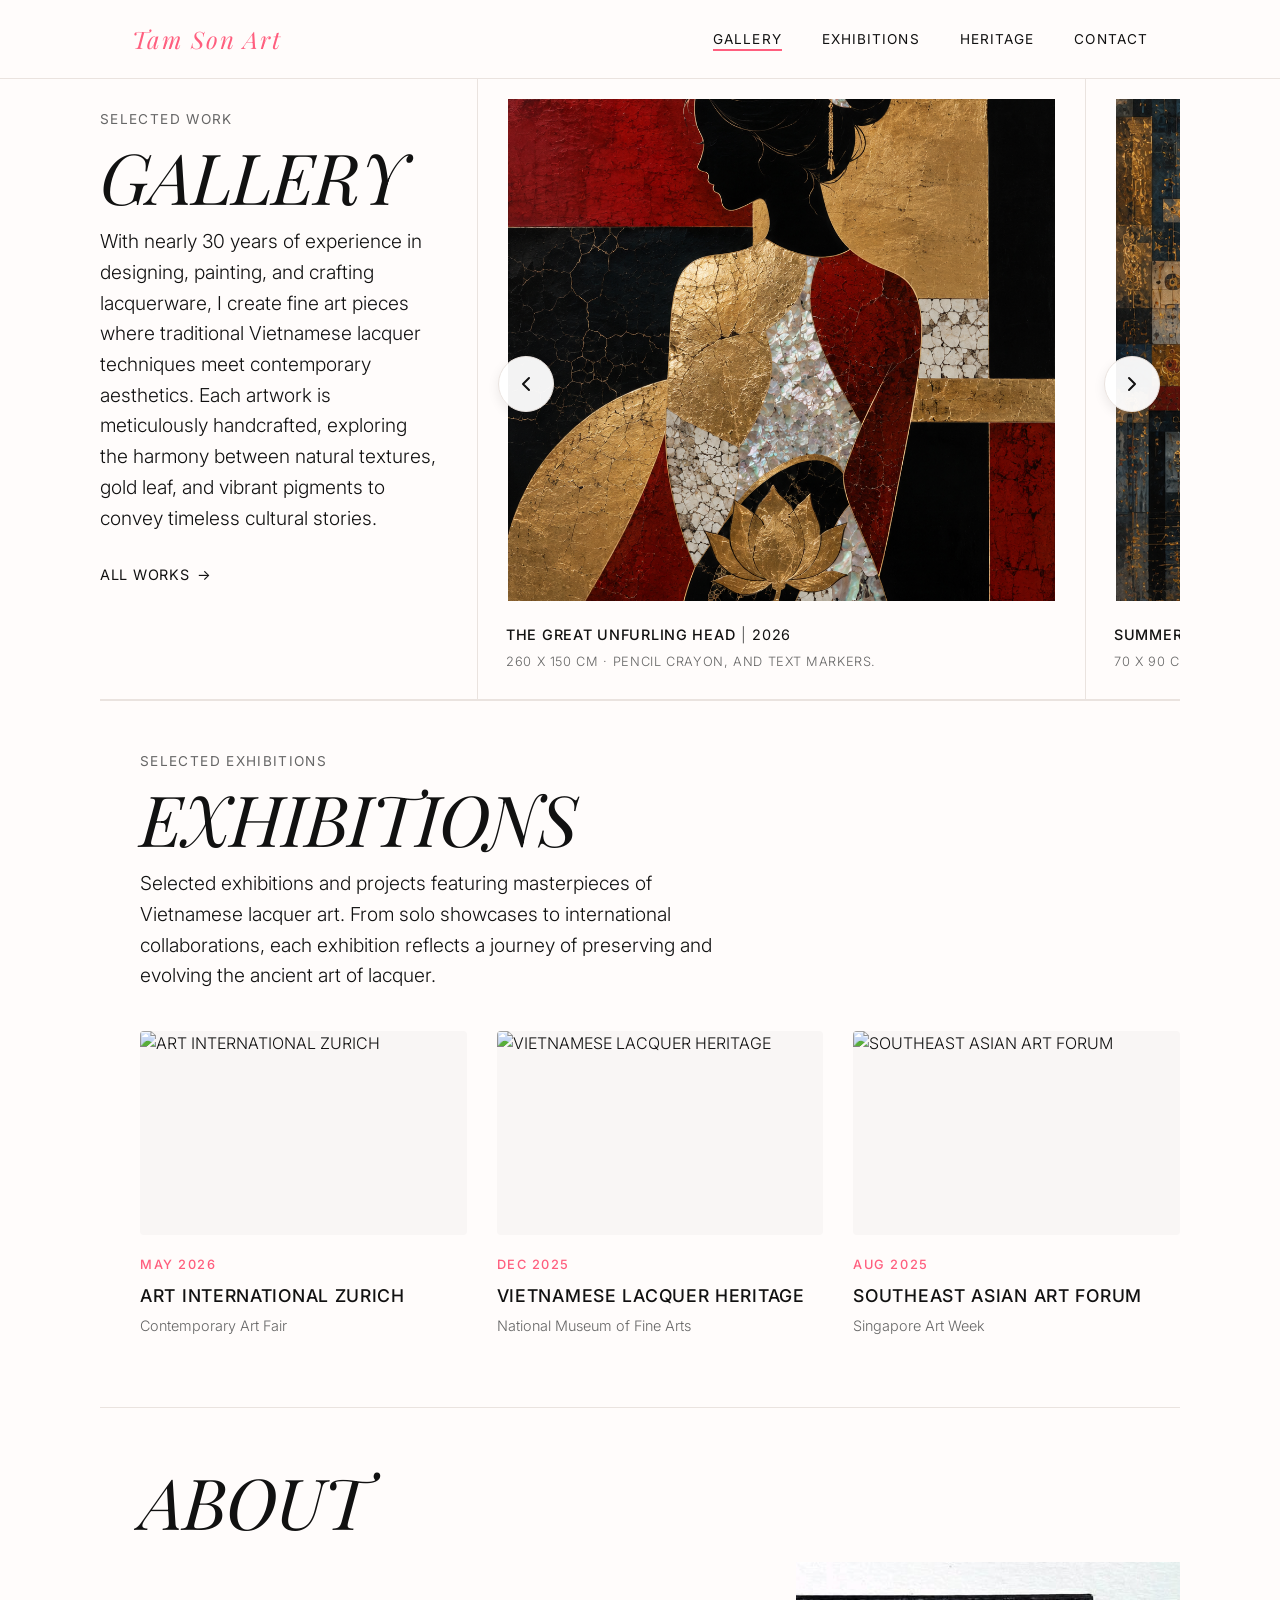
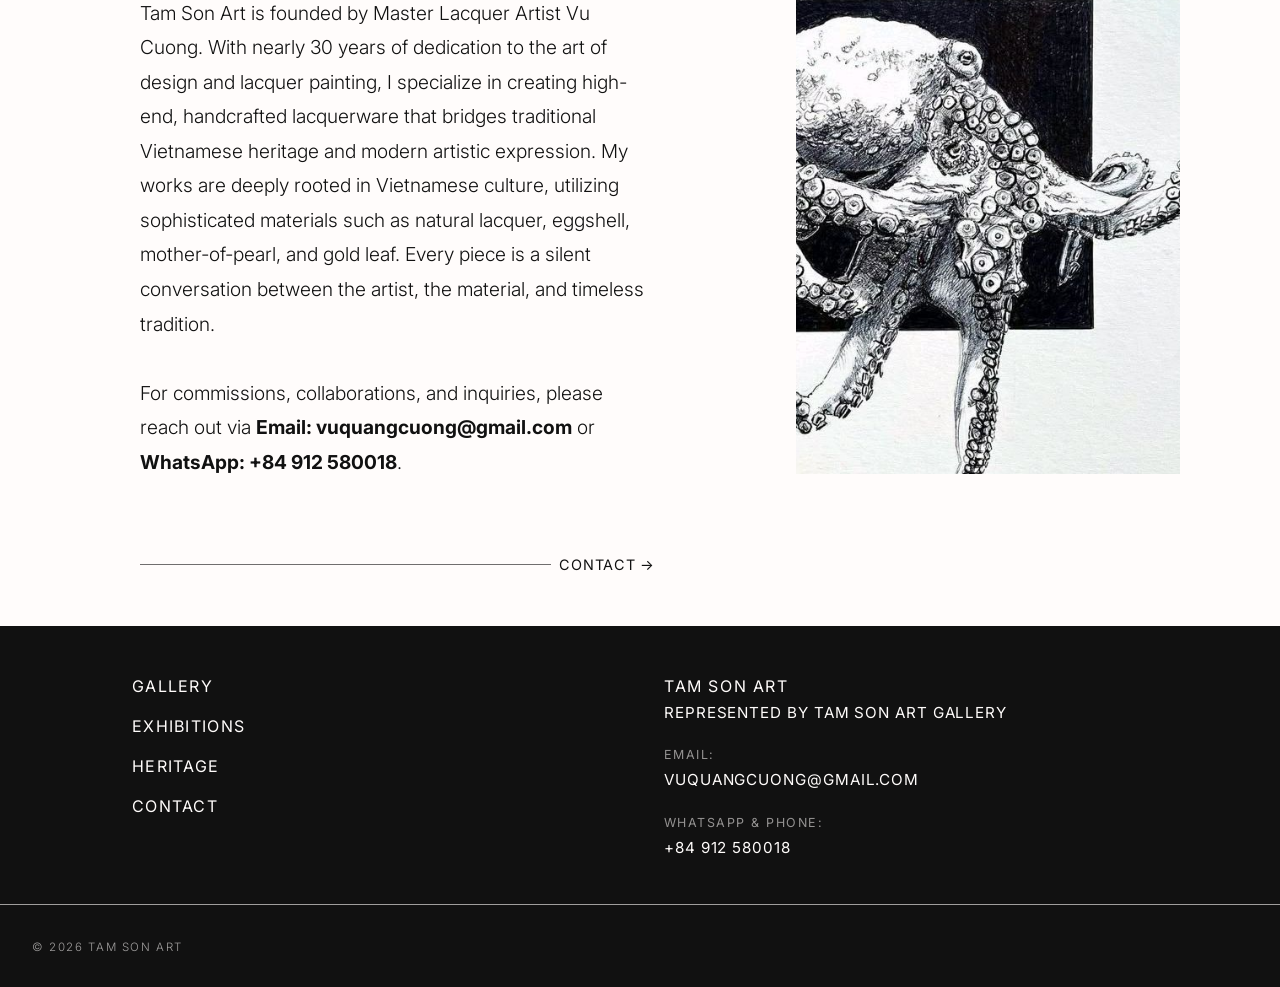
==== commit f4c0abf6: "Update -09-Aug-26- 10-16" ====
--- a/index.html
+++ b/index.html
@@ -176,19 +176,21 @@
         /* === PADDING CHUNG CHO CÁC SECTION === */
         .main-content-wrapper {
             display: flex; flex-direction: column; width: 100%;
+            /* Mobile padding 2 bên 20px (Tương đương view 40px tổng) */
+            padding-inline: 20px; 
         }
         
         .works-intro__left-col,
         .exhibitions-section__inner,
         .home-about-cta__inner {
-            padding-left: 40px;
-        }
-        @media(max-width: 1023px) {
-            .works-intro__left-col,
-            .exhibitions-section__inner,
-            .home-about-cta__inner {
-                padding-left: 0;
-            }
+            padding-left: 0; /* Reset padding trái của các section con để dùng wrapper */
+        }
+
+        /* Desktop chỉnh lại lề */
+        @media(min-width: 1024px) {
+            .main-content-wrapper { padding-inline: 0; }
+            .works-intro__left-col { padding-left: 0; }
+            .exhibitions-section__inner, .home-about-cta__inner { padding-left: 40px; }
         }
 
         /* === GALLERY LAYOUT === */
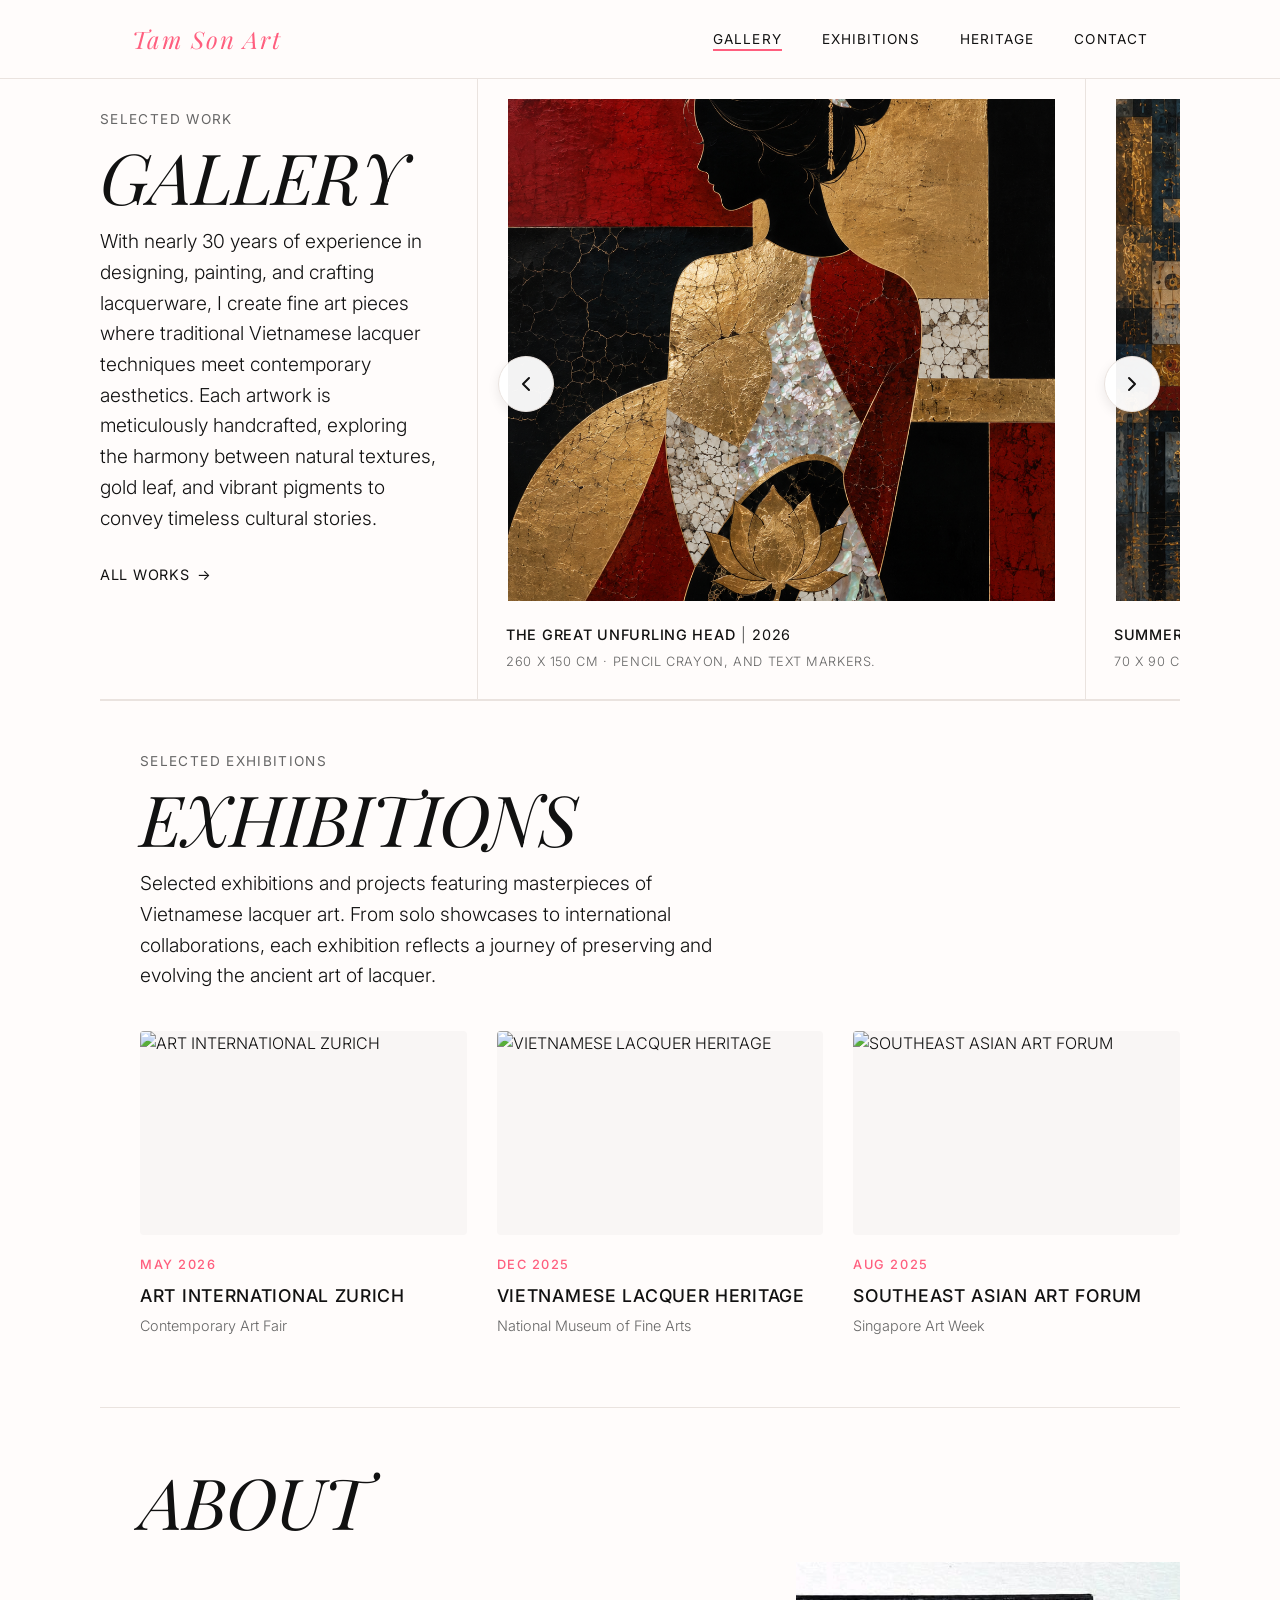
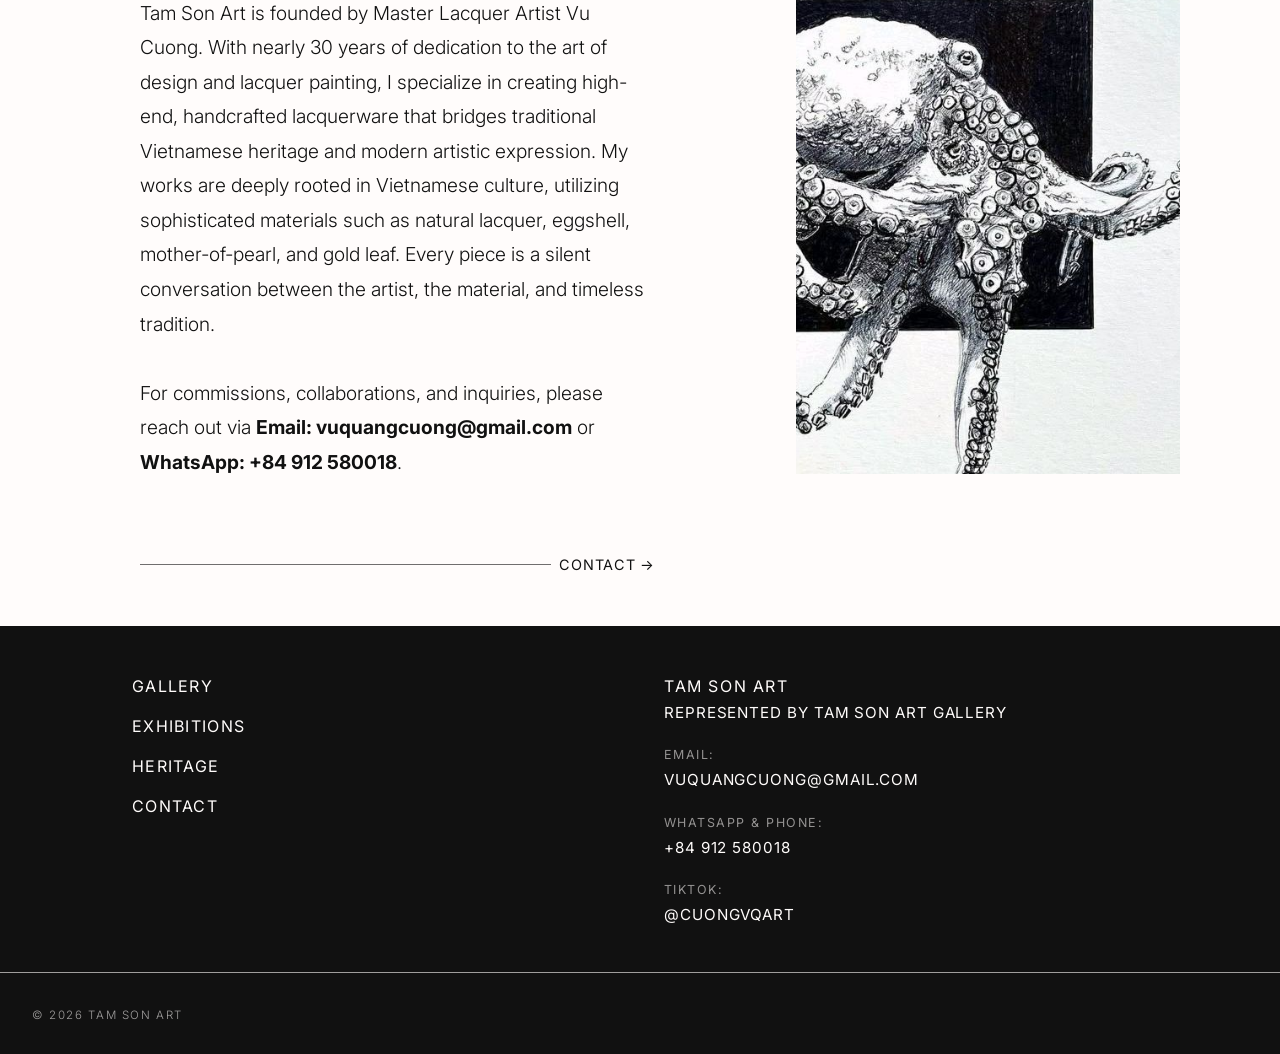
==== commit d5bced12: "Update -13-Aug-26- 08-21" ====
--- a/index.html
+++ b/index.html
@@ -165,6 +165,7 @@
                     </div>
                     <div class="footer-info-row"><span class="footer-info-label">EMAIL:</span><a href="mailto:vuquangcuong@gmail.com" class="footer-info-value">VUQUANGCUONG@GMAIL.COM</a></div>
                     <div class="footer-info-row"><span class="footer-info-label">WHATSAPP & PHONE:</span><a href="tel:+84912580018" class="footer-info-value">+84 912 580018</a></div>
+                    <div class="footer-info-row"><span class="footer-info-label">TIKTOK:</span><a href="https://www.tiktok.com/@cuongvqart" target="_blank" rel="noopener noreferrer" class="footer-info-value">@CUONGVQART</a></div>
                 </div>
             </div>
         </div>
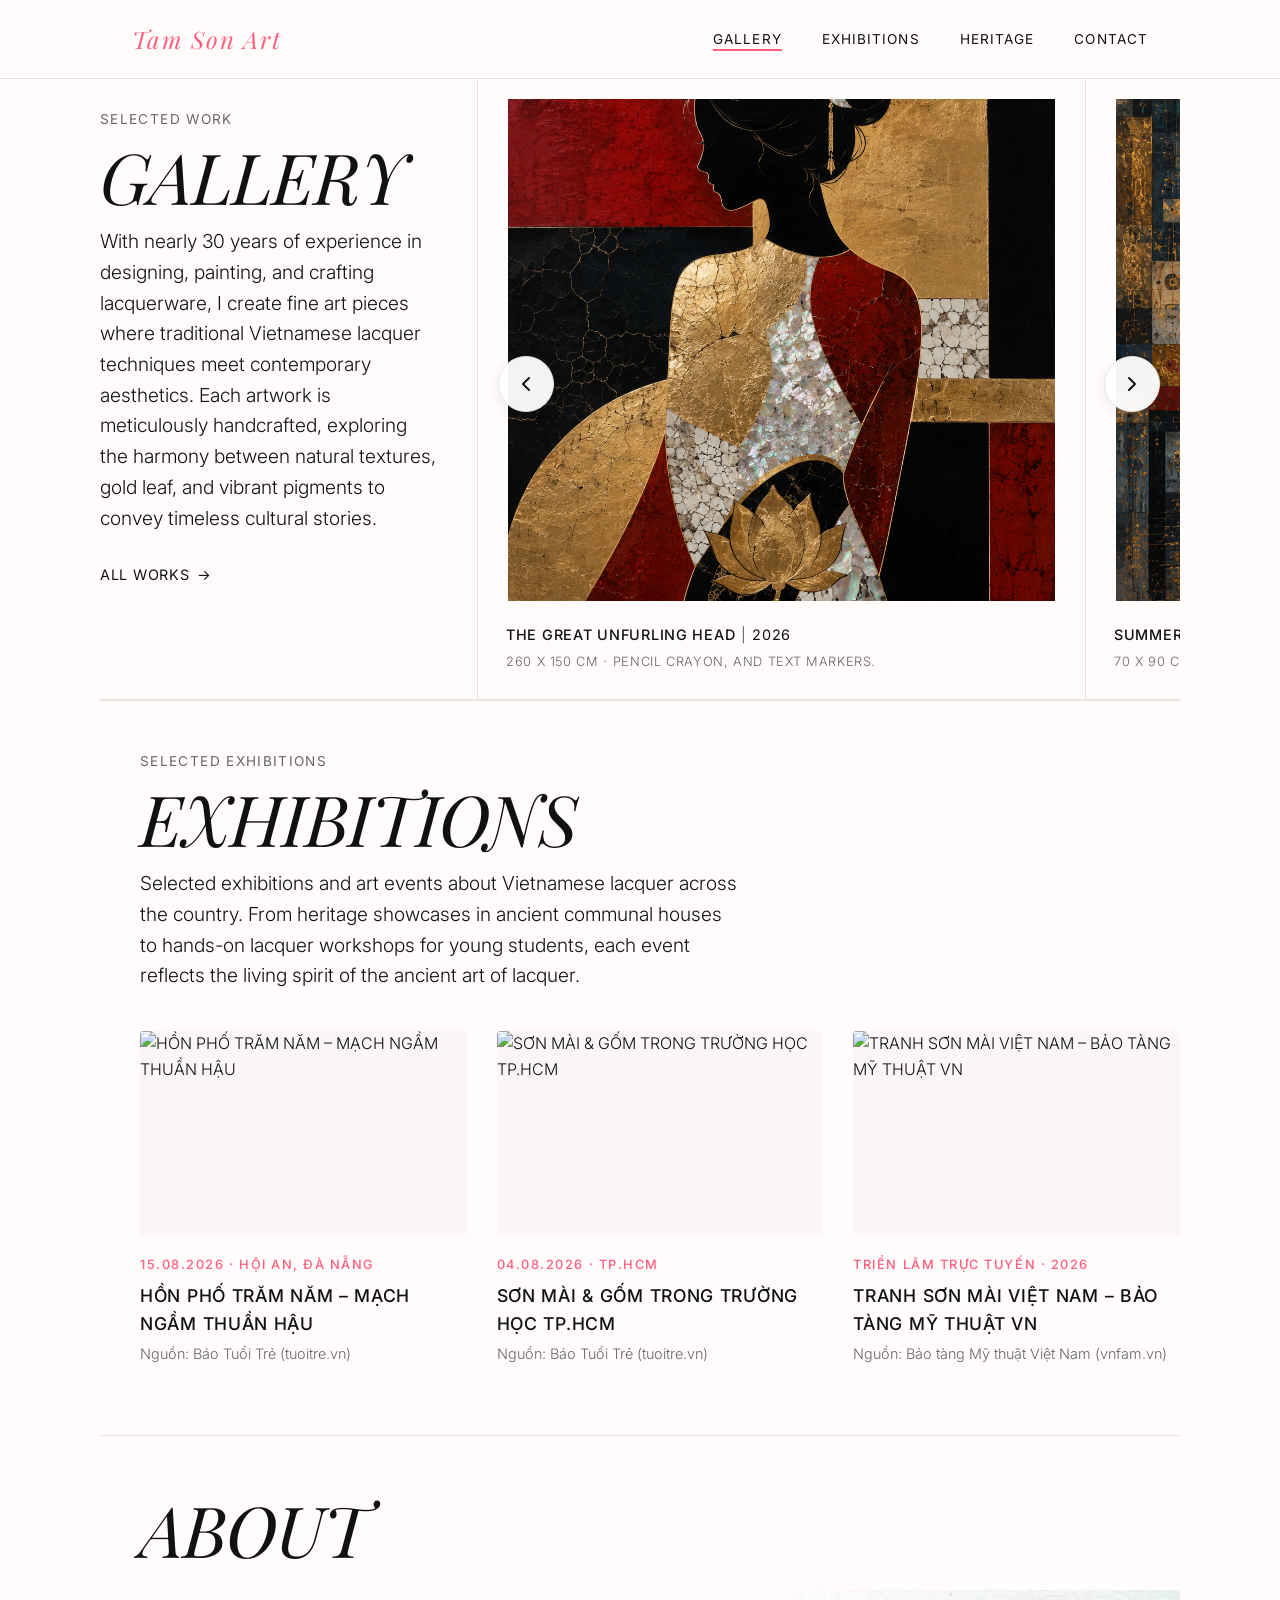
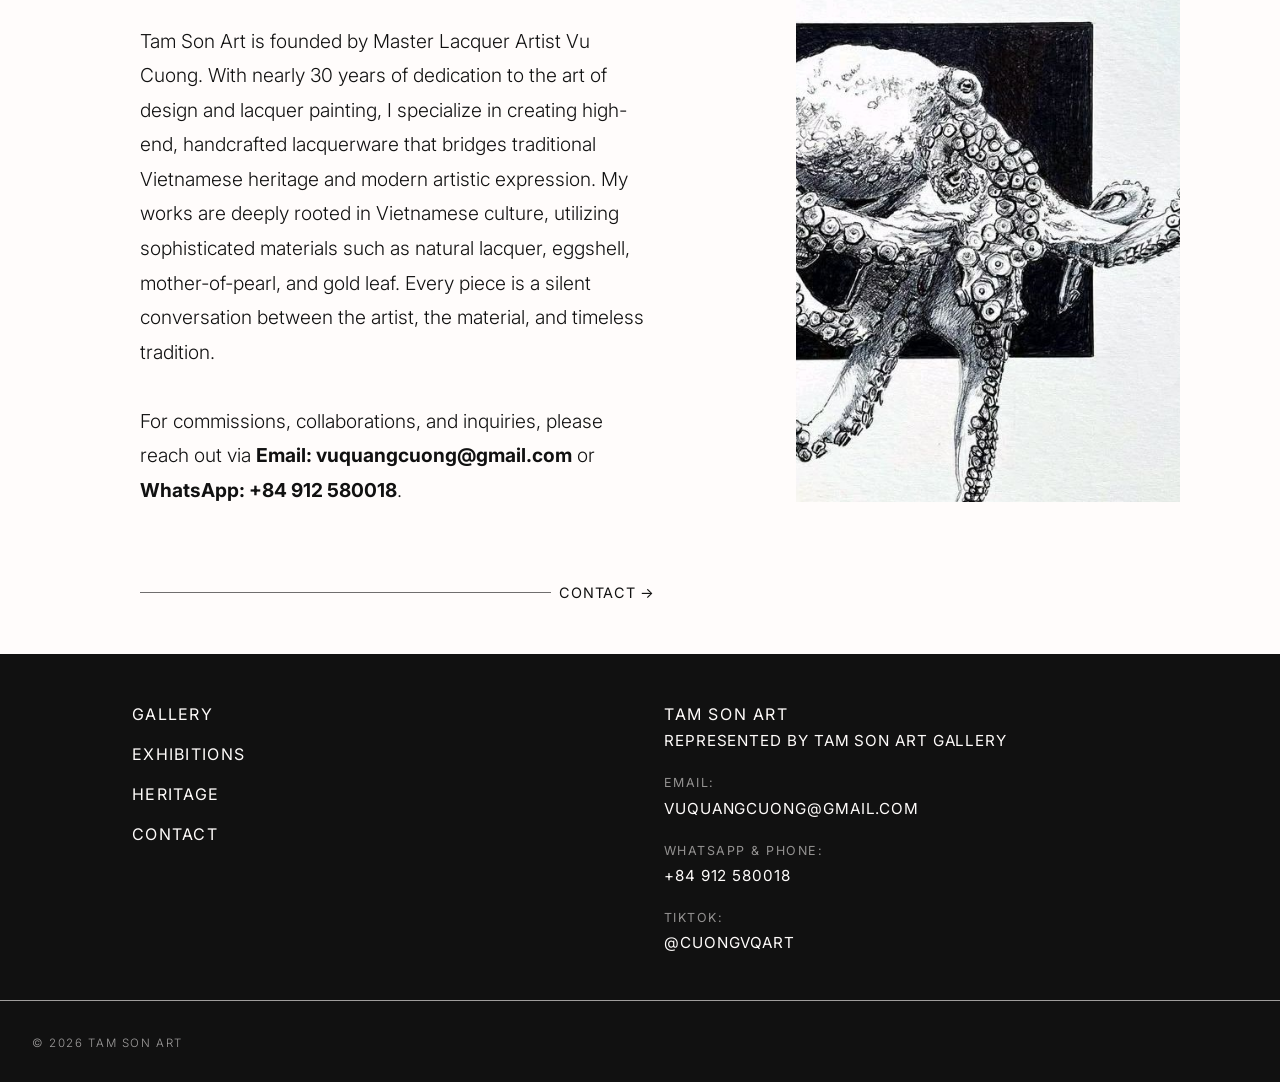
==== commit 3c8234f6: "Update -16-Aug-26- 02-14" ====
--- a/index.html
+++ b/index.html
@@ -4,7 +4,7 @@
     <meta charset="UTF-8">
     <meta name="viewport" content="width=device-width, initial-scale=1.0">
     <title>Tam Son Art - Gallery</title>
-    <meta name="description" content="Tam Son Art - Khám phá bộ sưu tập sơn mài tinh xảo của Nghệ nhân Vũ Cường. Tranh sơn mài, nghệ thuật đương đại, tác phẩm thủ công cao cấp.">
+    <meta name="description" content="Tam Son Art - Discover the exquisite lacquer collection of Master Artist Vu Cuong. Lacquer paintings, contemporary art and premium handmade works.">
     
     <link rel="preconnect" href="https://fonts.googleapis.com">
     <link rel="preconnect" href="https://fonts.gstatic.com" crossorigin>
@@ -109,7 +109,7 @@
                                 <header class="exhibitions-section__header">
                                     <p class="exhibitions-section__eyebrow">Selected exhibitions</p>
                                     <h2 class="exhibitions-section__title is-revealed">EXHIBITIONS</h2>
-                                    <p class="exhibitions-section__lede">Selected exhibitions and projects featuring masterpieces of Vietnamese lacquer art. From solo showcases to international collaborations, each exhibition reflects a journey of preserving and evolving the ancient art of lacquer.</p>
+                                    <p class="exhibitions-section__lede">Selected exhibitions and art events about Vietnamese lacquer across the country. From heritage showcases in ancient communal houses to hands-on lacquer workshops for young students, each event reflects the living spirit of the ancient art of lacquer.</p>
                                 </header>
                                 <div class="exhibitions-grid-wrapper" id="exhibitionsContainer"></div>
                             </div>
@@ -361,15 +361,34 @@
             }
 
             // --- 3. Render Exhibitions ---
+            // Các triển lãm & sự kiện nghệ thuật trong nước (có ghi nguồn tin)
             const exhibitionsData = [
-                { date: 'May 2026', title: 'ART INTERNATIONAL ZURICH', source: 'Contemporary Art Fair', image: 'https://images.unsplash.com/photo-1545989253-02cc26577f88?q=80&w=800&auto=format&fit=crop' },
-                { date: 'Dec 2025', title: 'VIETNAMESE LACQUER HERITAGE', source: 'National Museum of Fine Arts', image: 'https://images.unsplash.com/photo-1513364776144-60967b0f800f?q=80&w=800&auto=format&fit=crop' },
-                { date: 'Aug 2025', title: 'SOUTHEAST ASIAN ART FORUM', source: 'Singapore Art Week', image: 'https://images.unsplash.com/photo-1536924940846-227afb31e2a5?q=80&w=800&auto=format&fit=crop' }
+                {
+                    date: '15.08.2026 · Hội An, Đà Nẵng',
+                    title: 'HỒN PHỐ TRĂM NĂM – MẠCH NGẦM THUẦN HẬU',
+                    source: 'Nguồn: Báo Tuổi Trẻ (tuoitre.vn)',
+                    link: 'https://tuoitre.vn/dinh-lang-co-tren-200-nam-o-hoi-an-thanh-khong-gian-trien-lam-100260815193534941.htm',
+                    image: 'https://cdn2.tuoitre.vn/zoom/1200_630/471584752817336320/2026/8/15/1786794556469641171713406678327964117171340667832792bd90f54a479efeb65ec96c3a0c7f274-17867968475461045288599-523-273-1501-2141-crop-17867971690331993810094.jpg'
+                },
+                {
+                    date: '04.08.2026 · TP.HCM',
+                    title: 'SƠN MÀI & GỐM TRONG TRƯỜNG HỌC TP.HCM',
+                    source: 'Nguồn: Báo Tuổi Trẻ (tuoitre.vn)',
+                    link: 'https://tuoitre.vn/hoc-sinh-tphcm-sam-vai-nghe-nhan-son-mai-gom-100260806093724221.htm',
+                    image: 'https://cdn2.tuoitre.vn/zoom/1200_630/471584752817336320/2026/8/6/moi-hoc-sinh-tp-hcm-sam-vai-nghe-nhan-son-mai-gom-frame-at-0m25s-17859837608911086990043-0-0-1005-1920-crop-1785983790059416811590.jpg'
+                },
+                {
+                    date: 'Triển lãm trực tuyến · 2026',
+                    title: 'TRANH SƠN MÀI VIỆT NAM – BẢO TÀNG MỸ THUẬT VN',
+                    source: 'Nguồn: Bảo tàng Mỹ thuật Việt Nam (vnfam.vn)',
+                    link: 'https://tranhsonmai.baotangso.com/',
+                    image: 'https://d1fbzwhbgcf4vf.cloudfront.net/optimized-3814a3f67ea61aa4ec6f42b58595781e59f71e78889b16de5a324ca62118c0fe.jpeg/800x,q50'
+                }
             ];
 
             const container = document.getElementById('exhibitionsContainer');
             container.innerHTML = exhibitionsData.map((ex, index) => `
-                <a href="#" class="exhibition-card" style="transition-delay: ${index * 0.1}s;">
+                <a href="${ex.link}" target="_blank" rel="noopener noreferrer" class="exhibition-card" style="transition-delay: ${index * 0.1}s;">
                     <div class="exhibition-card__media"><img src="${ex.image}" alt="${ex.title}" loading="lazy" decoding="async"></div>
                     <div class="exhibition-card__meta">
                         <span class="exhibition-card__date">${ex.date}</span>
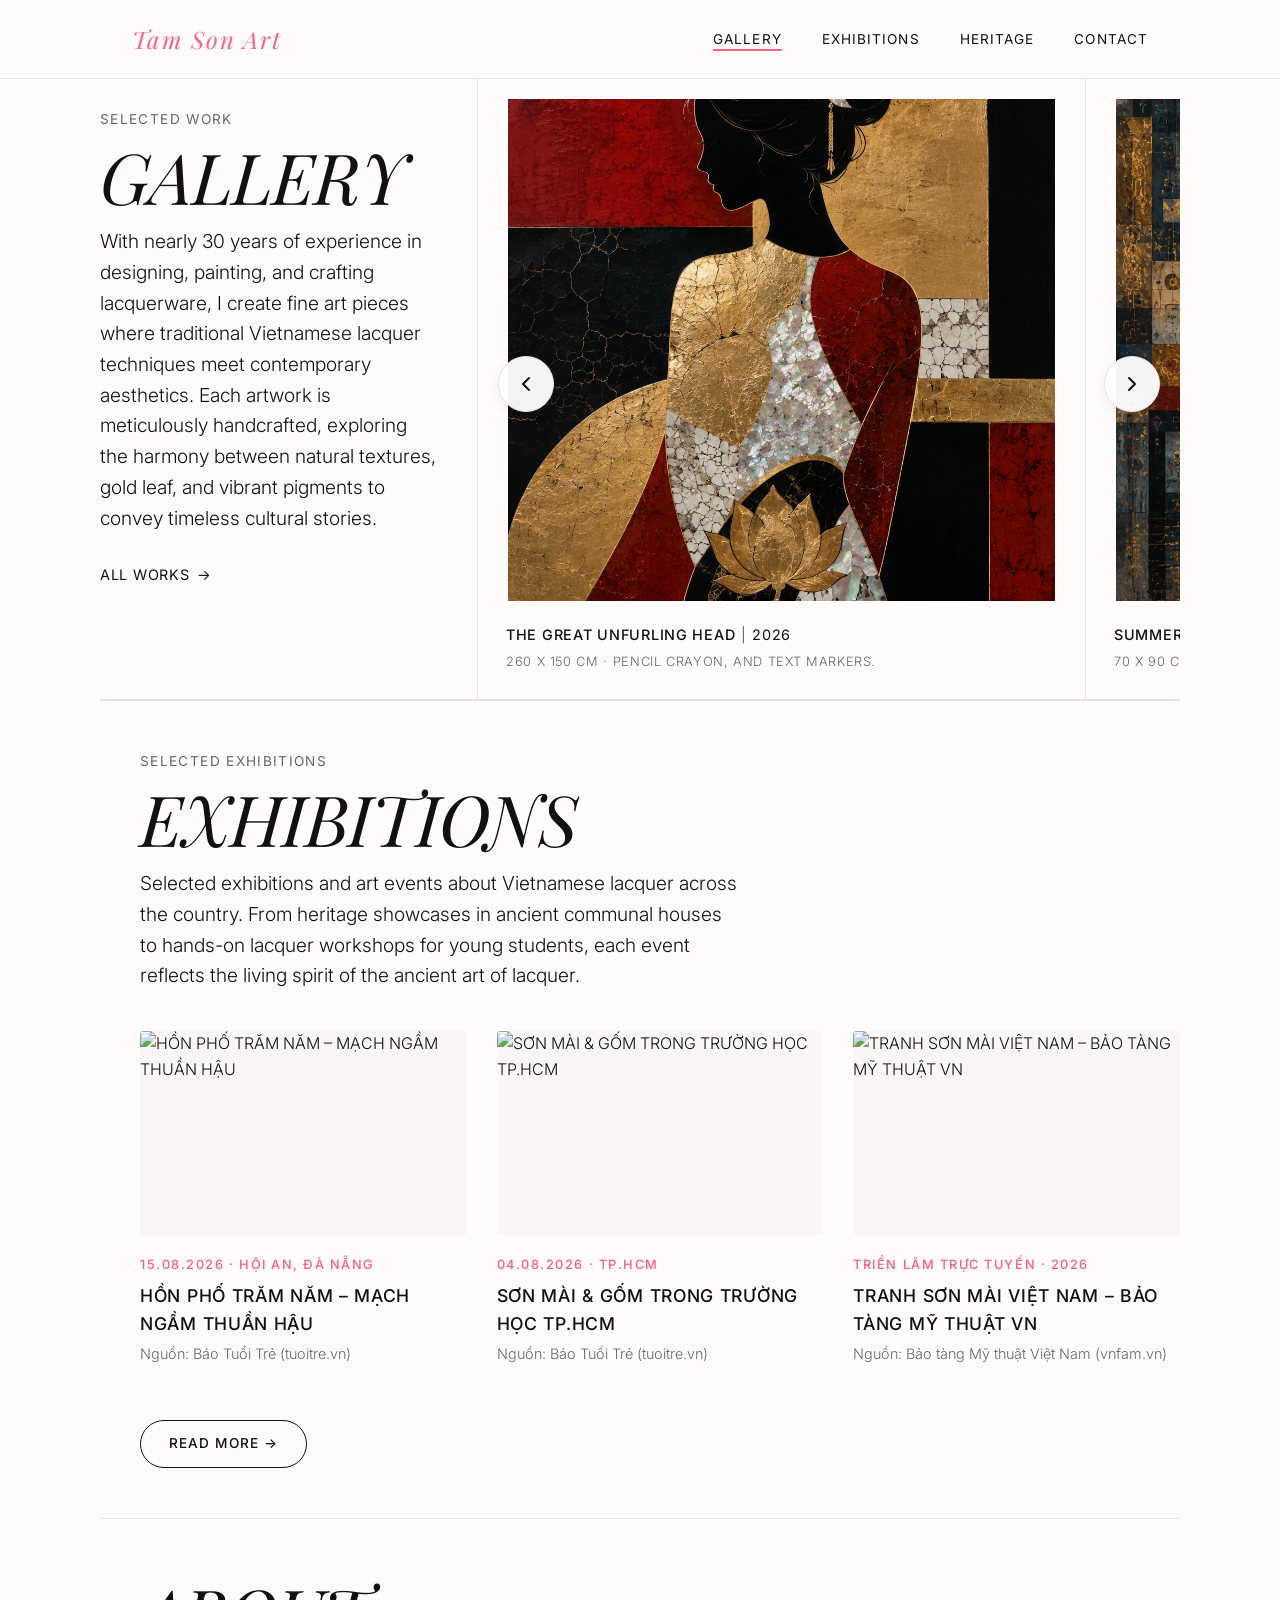
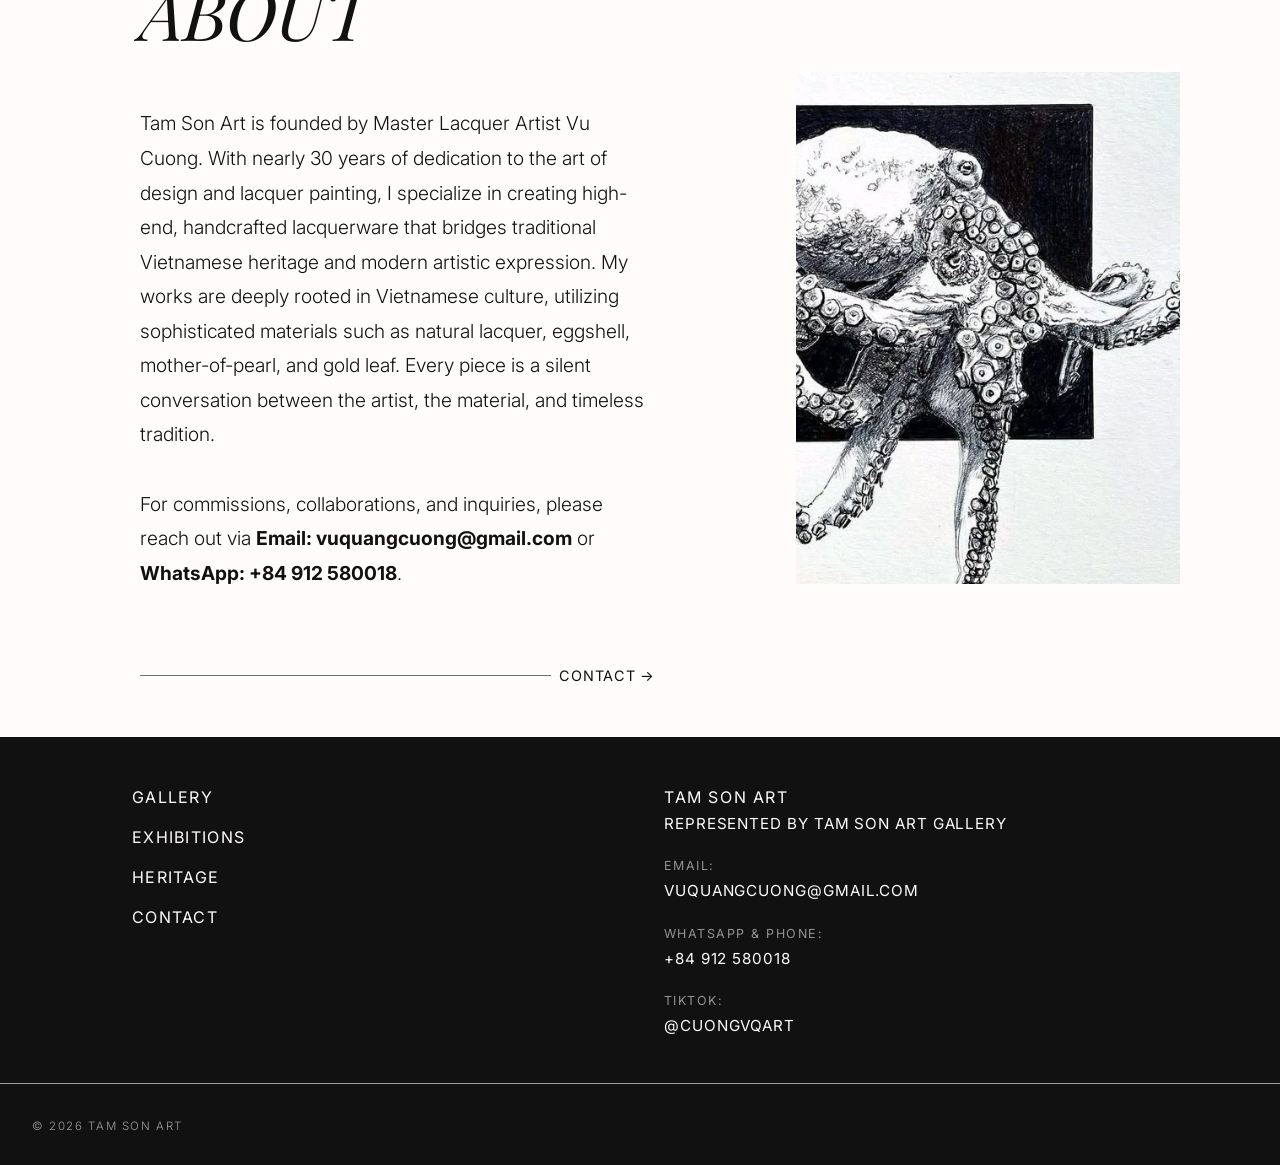
==== commit f8d1fde0: "Update -16-Aug-26- 02-25" ====
--- a/index.html
+++ b/index.html
@@ -19,7 +19,7 @@
             <a href="#" class="nav-brand">Tam Son Art</a>
             <ul class="nav-links">
                 <li class="active"><a href="#gallery">Gallery</a></li>
-                <li><a href="#exhibitions">Exhibitions</a></li>
+                <li><a href="exhibitions.html">Exhibitions</a></li>
                 <li><a href="heritage.html">Heritage</a></li>
                 <li><a href="contact.html">Contact</a></li>
             </ul>
@@ -36,7 +36,7 @@
         <div class="mobile-overlay-body">
             <ul class="mobile-nav-links">
                 <li><a href="#gallery" class="mobile-link">Gallery</a></li>
-                <li><a href="#exhibitions" class="mobile-link">Exhibitions</a></li>
+                <li><a href="exhibitions.html" class="mobile-link">Exhibitions</a></li>
                 <li><a href="heritage.html" class="mobile-link">Heritage</a></li>
                 <li><a href="contact.html" class="mobile-link">Contact</a></li>
             </ul>
@@ -112,6 +112,9 @@
                                     <p class="exhibitions-section__lede">Selected exhibitions and art events about Vietnamese lacquer across the country. From heritage showcases in ancient communal houses to hands-on lacquer workshops for young students, each event reflects the living spirit of the ancient art of lacquer.</p>
                                 </header>
                                 <div class="exhibitions-grid-wrapper" id="exhibitionsContainer"></div>
+                                <div class="exhibitions-read-more-wrap">
+                                    <a href="exhibitions.html" class="exhibitions-read-more">Read more →</a>
+                                </div>
                             </div>
                         </section>
 
@@ -153,7 +156,7 @@
                 <div class="footer-info-col">
                     <nav class="footer-nav" aria-label="Footer navigation">
                         <a href="#gallery" class="footer-nav-link">GALLERY</a>
-                        <a href="#exhibitions" class="footer-nav-link">EXHIBITIONS</a>
+                        <a href="exhibitions.html" class="footer-nav-link">EXHIBITIONS</a>
                         <a href="heritage.html" class="footer-nav-link">HERITAGE</a>
                         <a href="contact.html" class="footer-nav-link">CONTACT</a>
                     </nav>
@@ -281,6 +284,9 @@
         .exhibition-card__date { display: block; font-size: 0.8rem; font-weight: 500; letter-spacing: .12em; text-transform: uppercase; color: var(--accent-pink); margin-bottom: 6px; }
         .exhibition-card__caption { font-size: 1.1rem; font-weight: 500; letter-spacing: .04em; text-transform: uppercase; color: var(--text-main); margin-bottom: 4px; }
         .exhibition-card__source { font-size: 0.9rem; font-weight: 300; color: var(--text-muted); }
+        .exhibitions-read-more-wrap { display: flex; justify-content: flex-start; margin-top: 35px; }
+        .exhibitions-read-more { display: inline-flex; align-items: center; gap: 8px; padding: 12px 28px; border: 1px solid var(--text-main); border-radius: 50px; font-family: var(--font-sans); font-size: 0.85rem; font-weight: 500; text-transform: uppercase; letter-spacing: 0.08em; color: var(--text-main); text-decoration: none; transition: background 0.3s ease, color 0.3s ease; }
+        .exhibitions-read-more:hover { background: var(--text-main); color: var(--bg-color); }
 
         /* === ABOUT SECTION (Riêng biệt) === */
         .home-about-cta { width: 100%; background-color: var(--bg-color); border-top: 1px solid var(--border-color); padding-bottom: 50px; }
